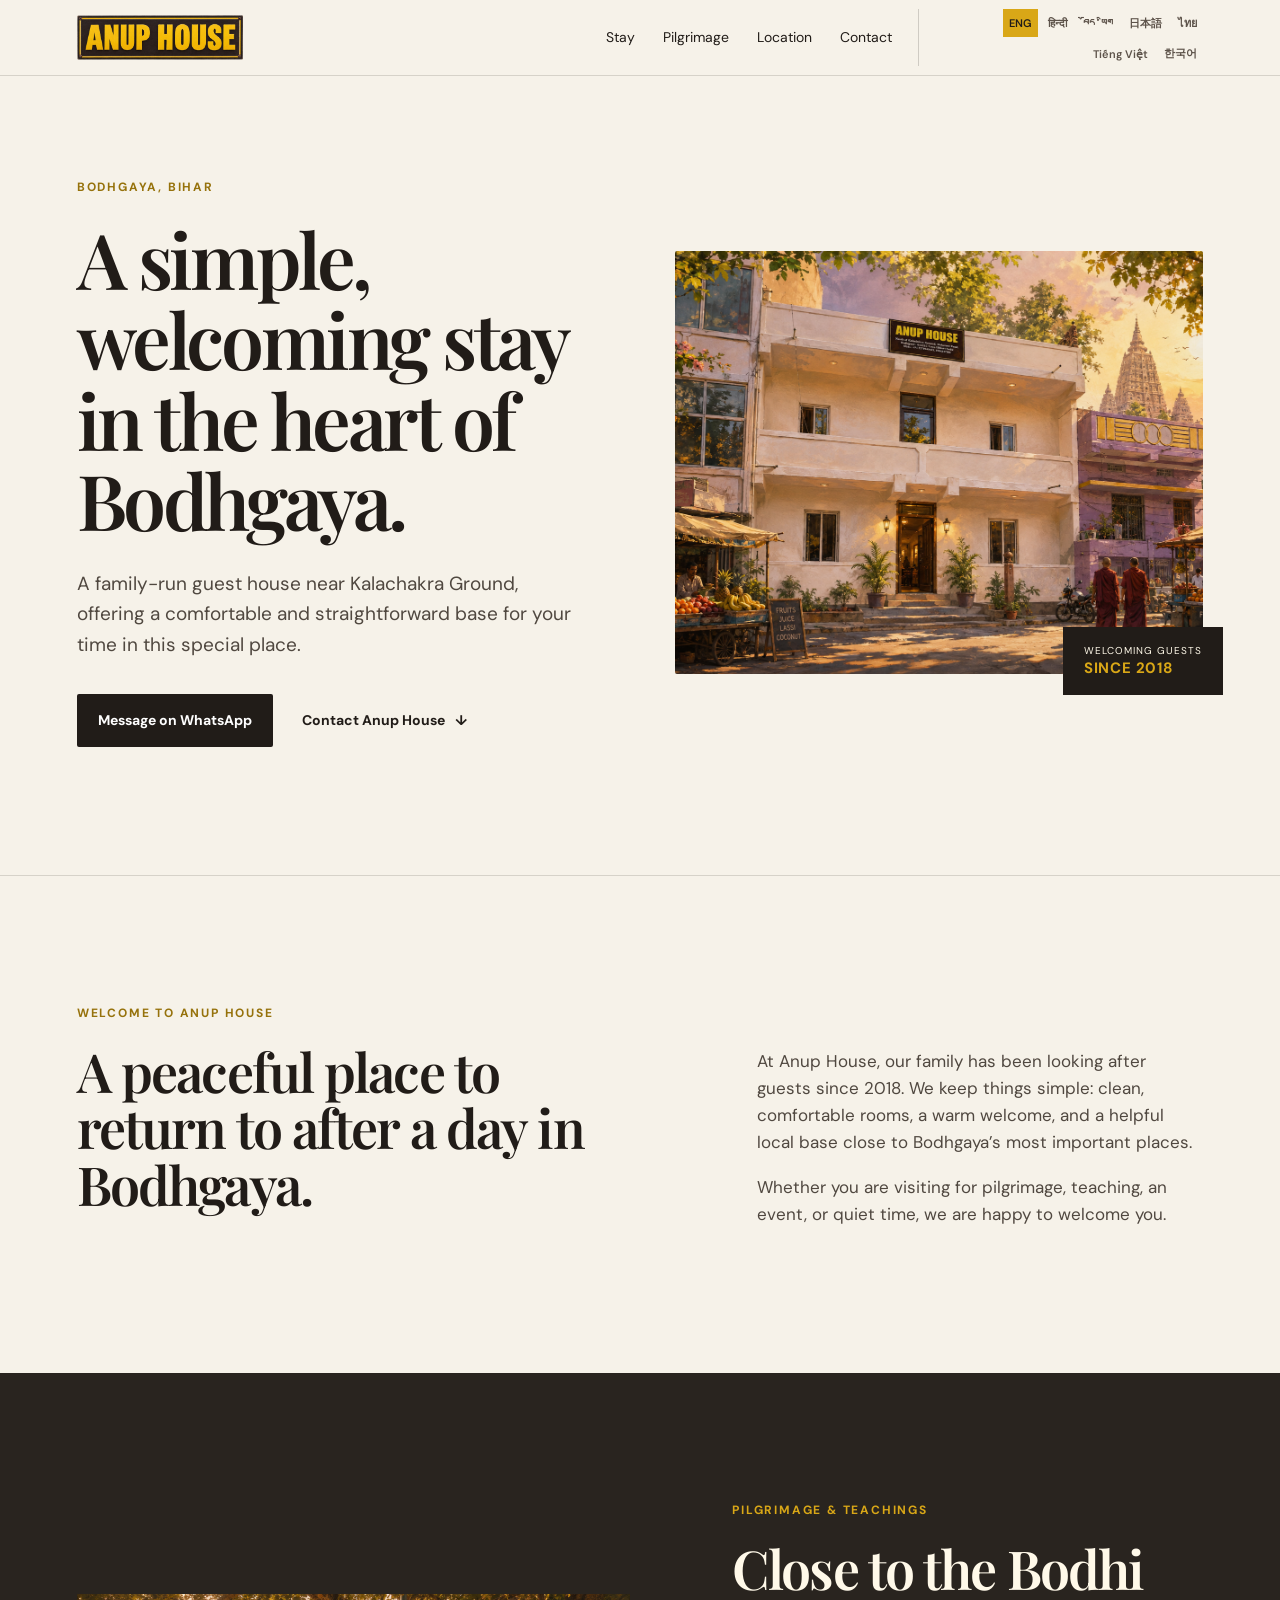
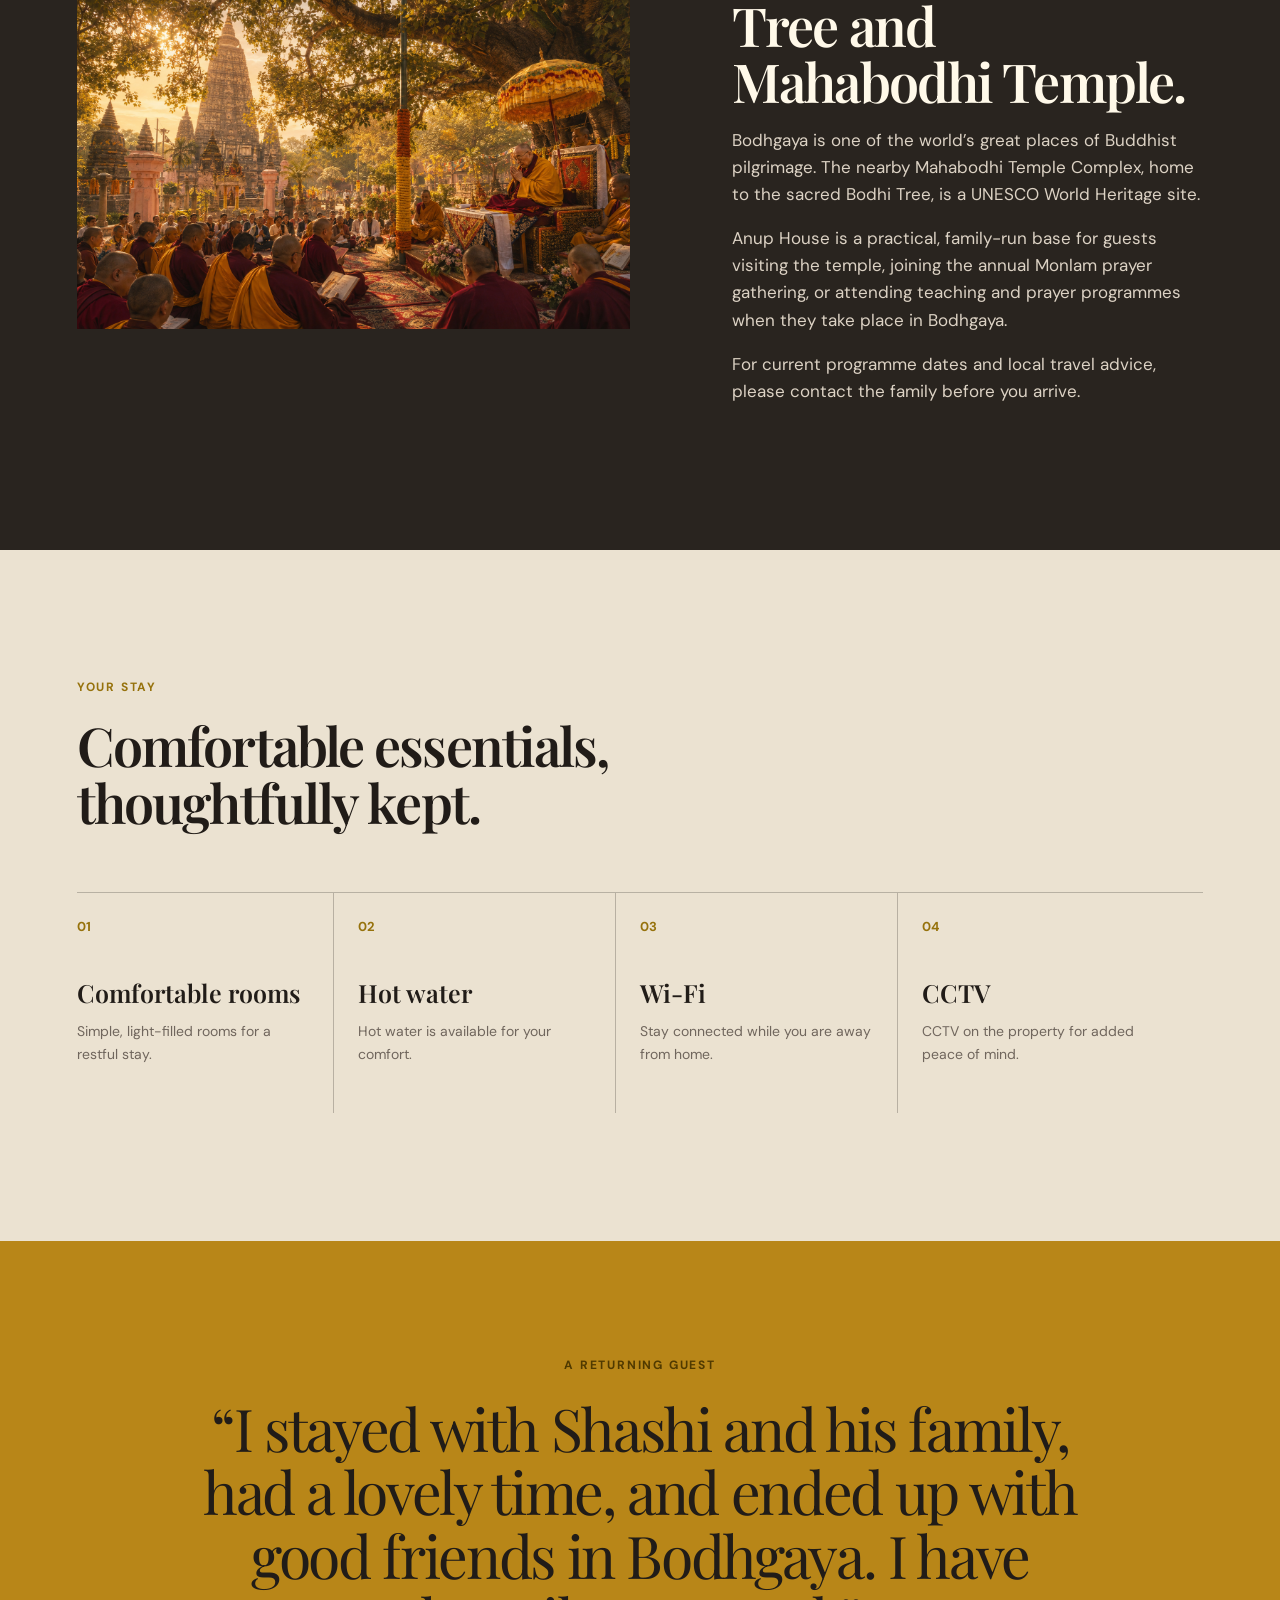
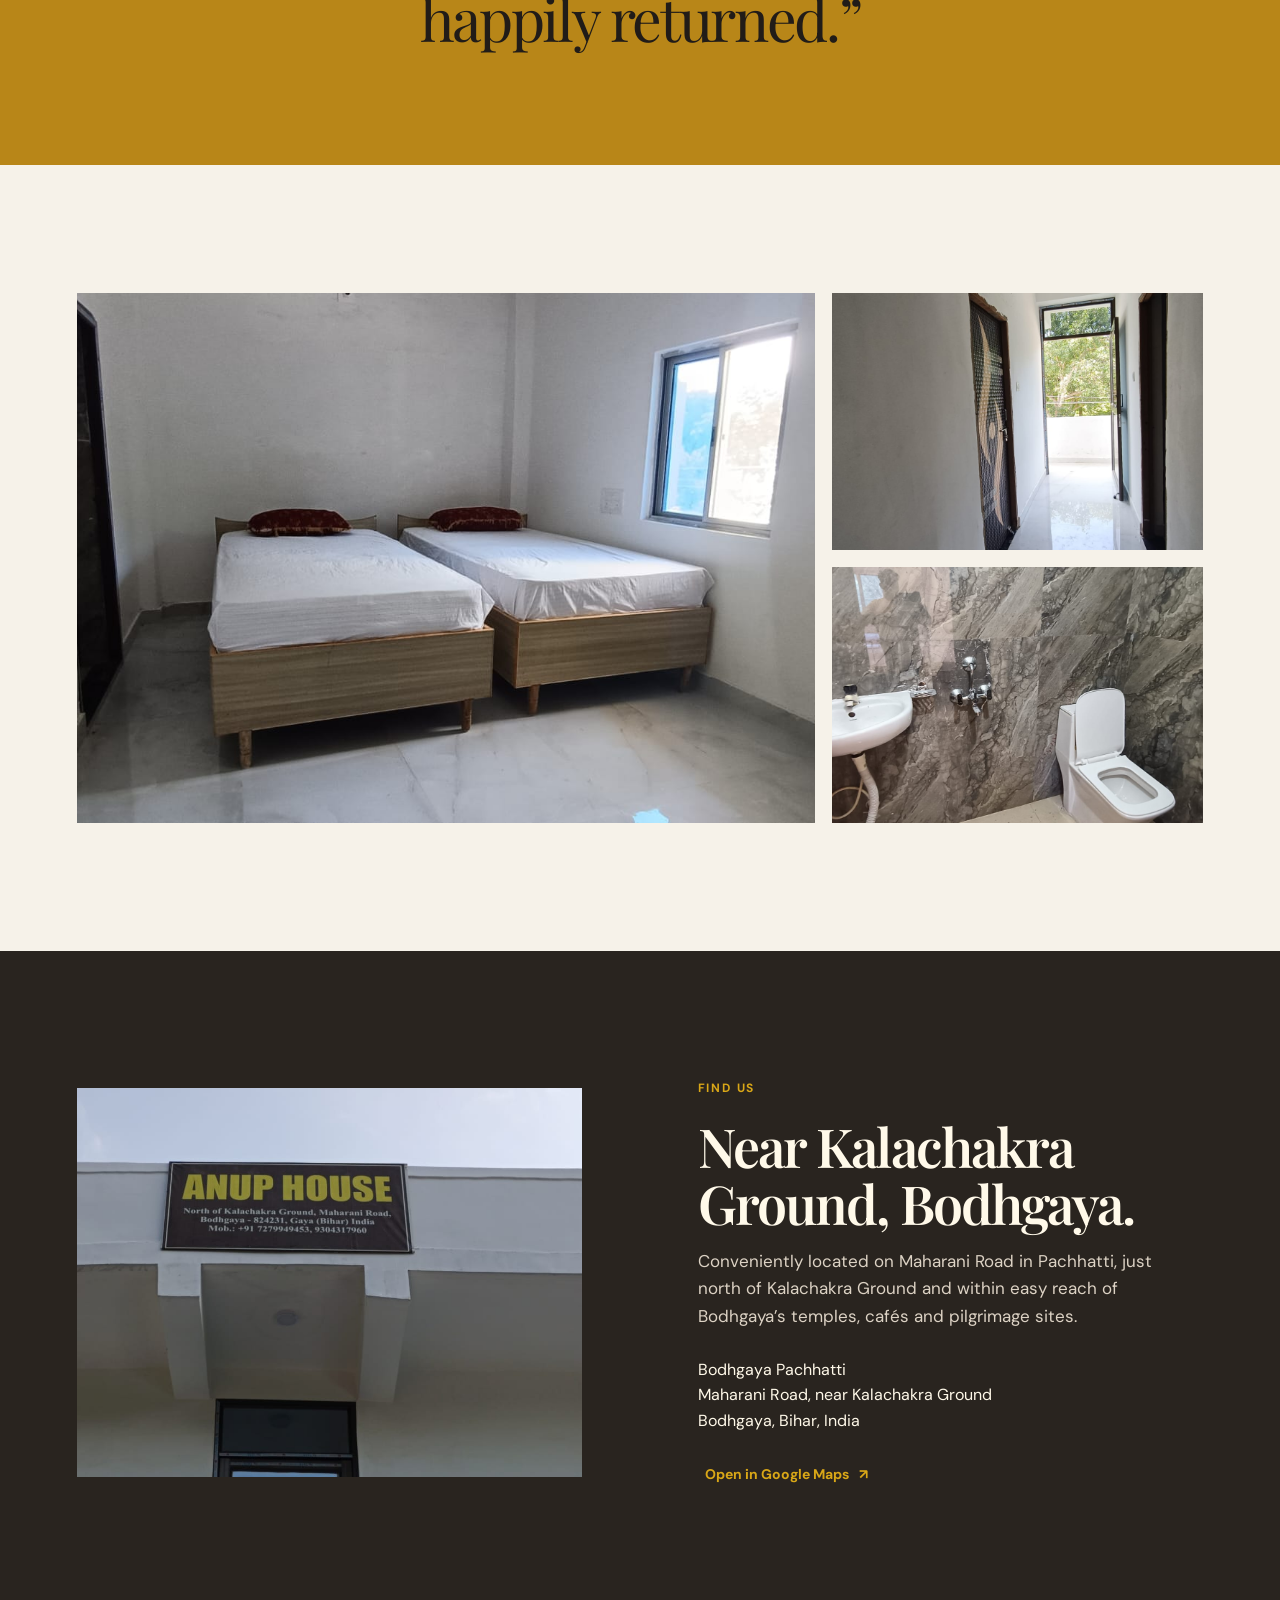
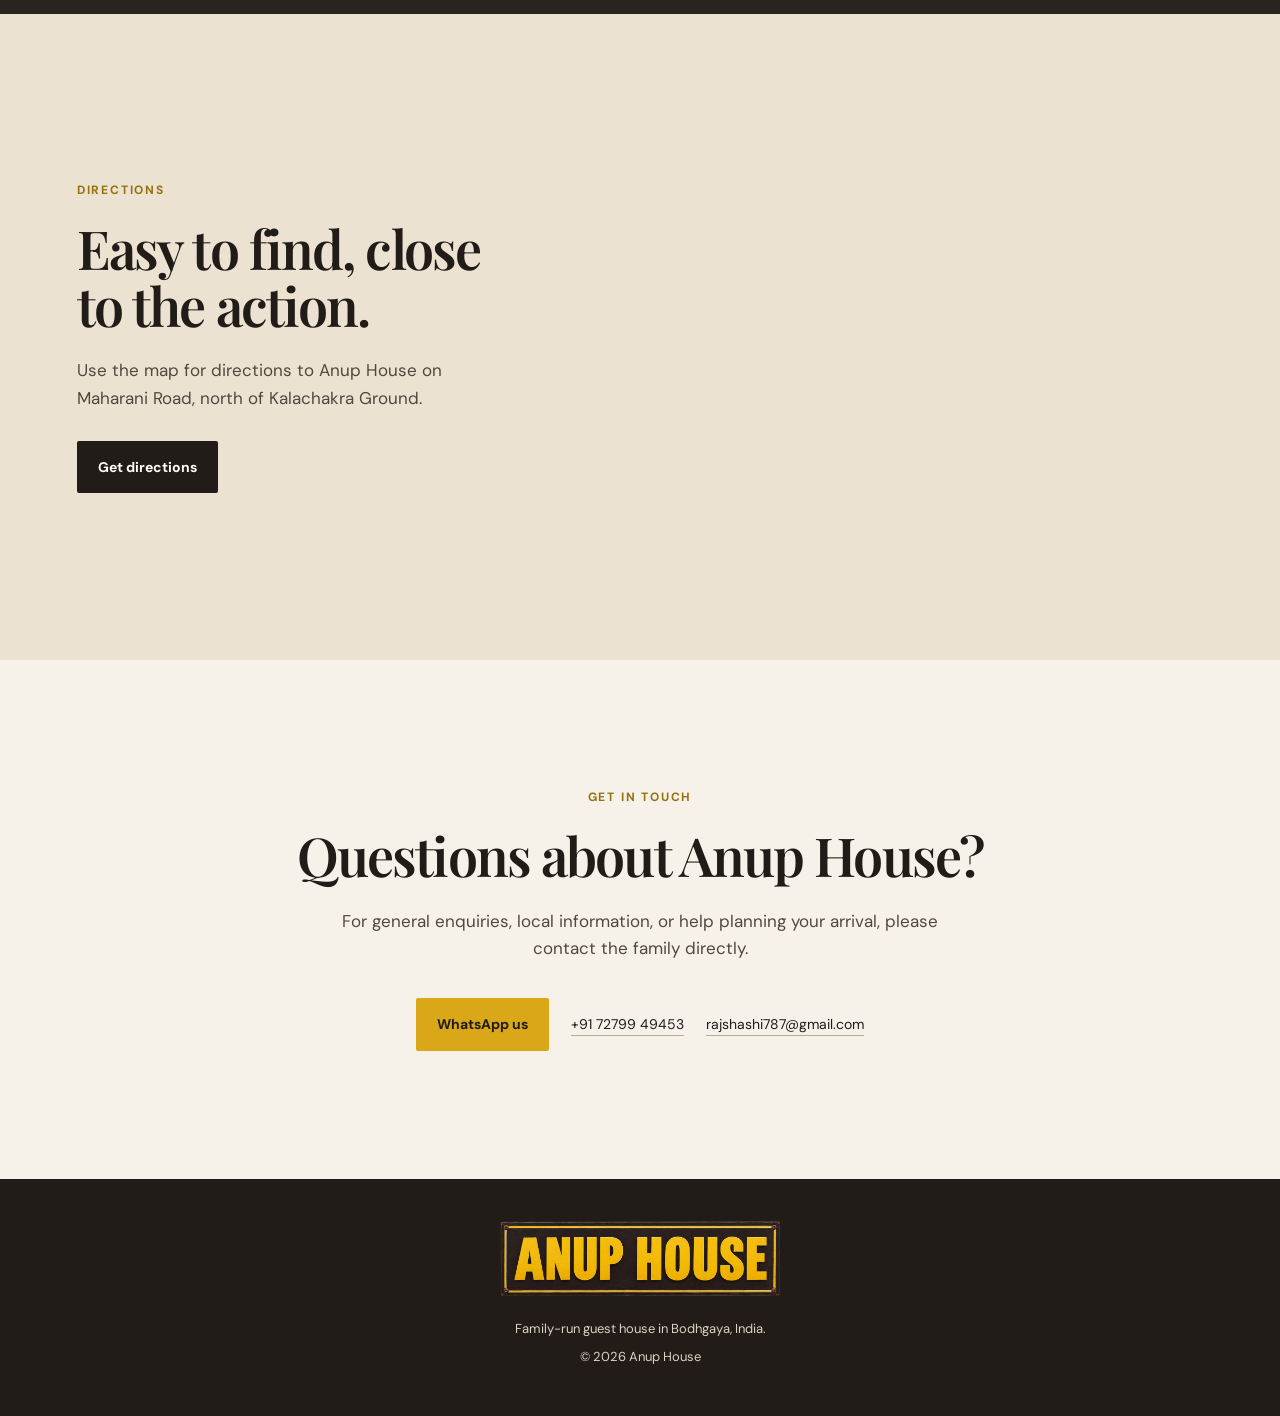
==== index.html @ e5617277 "Add Vietnamese and Korean language options" ====
<!doctype html>
<html lang="en">
  <head>
    <meta charset="UTF-8" />
    <meta name="viewport" content="width=device-width, initial-scale=1.0" />
    <meta name="description" content="Anup House is a welcoming family guest house near Kalachakra Ground in Bodhgaya, Bihar." />
    <title>Anup House | Bodhgaya</title>
    <link rel="canonical" href="https://anup-house.pages.dev/" />
    <link rel="icon" href="assets/images/anup-house-sign.png" type="image/png" />
    <meta property="og:type" content="website" />
    <meta property="og:url" content="https://anup-house.pages.dev/" />
    <meta property="og:title" content="Anup House | Family guest house in Bodhgaya" />
    <meta property="og:description" content="A welcoming family guest house near Kalachakra Ground, Bodhgaya." />
    <meta property="og:image" content="https://anup-house.pages.dev/assets/images/bodhgaya-street-scene.png" />
    <meta property="og:image:alt" content="Illustrated Bodhgaya street scene at Anup House" />
    <meta name="twitter:card" content="summary_large_image" />
    <link rel="preconnect" href="https://fonts.googleapis.com" />
    <link rel="preconnect" href="https://fonts.gstatic.com" crossorigin />
    <link href="https://fonts.googleapis.com/css2?family=DM+Sans:wght@400;500;600;700&family=Playfair+Display:ital,wght@0,500;0,600;0,700;1,500&display=swap" rel="stylesheet" />
    <link rel="stylesheet" href="styles.css" />
    <script type="application/ld+json">
      {
        "@context": "https://schema.org",
        "@type": "LodgingBusiness",
        "name": "Anup House",
        "description": "Family-run guest house near Kalachakra Ground in Bodhgaya, Bihar.",
        "url": "https://anup-house.pages.dev/",
        "image": "https://anup-house.pages.dev/assets/images/bodhgaya-street-scene.png",
        "logo": "https://anup-house.pages.dev/assets/images/anup-house-sign.png",
        "email": "rajshashi787@gmail.com",
        "telephone": "+917279949453",
        "address": {
          "@type": "PostalAddress",
          "streetAddress": "Maharani Road, Pachhatti, near Kalachakra Ground",
          "addressLocality": "Bodhgaya",
          "addressRegion": "Bihar",
          "addressCountry": "IN"
        },
        "geo": {
          "@type": "GeoCoordinates",
          "latitude": 24.7014747,
          "longitude": 84.9900972
        },
        "hasMap": "https://www.google.com/maps?q=24.7014747,84.9900972"
      }
    </script>
  </head>
  <body>
    <header class="site-header">
      <a class="brand" href="#top" aria-label="Anup House home"><img src="assets/images/anup-house-sign.png" alt="Anup House" /></a>
      <nav aria-label="Main navigation">
        <a href="#stay" data-i18n="navStay">Stay</a>
        <a href="#pilgrimage" data-i18n="navPilgrimage">Pilgrimage</a>
        <a href="#location" data-i18n="navLocation">Location</a>
        <a href="#contact" data-i18n="navContact">Contact</a>
      </nav>
      <div class="language-switch" aria-label="Choose language">
        <button type="button" data-language="en" aria-pressed="true">ENG</button>
        <button type="button" data-language="hi" aria-pressed="false">हिन्दी</button>
        <button type="button" data-language="bo" aria-pressed="false">བོད་ཡིག</button>
        <button type="button" data-language="ja" aria-pressed="false">日本語</button>
        <button type="button" data-language="th" aria-pressed="false">ไทย</button>
        <button type="button" data-language="vi" aria-pressed="false">Tiếng Việt</button>
        <button type="button" data-language="ko" aria-pressed="false">한국어</button>
      </div>
    </header>

    <main id="top">
      <section class="hero">
        <div class="hero-copy">
          <p class="eyebrow" data-i18n="heroEyebrow">Bodhgaya, Bihar</p>
          <h1 data-i18n="heroTitle">A simple, welcoming stay in the heart of Bodhgaya.</h1>
          <p class="intro" data-i18n="heroIntro">A family-run guest house near Kalachakra Ground, offering a comfortable and straightforward base for your time in this special place.</p>
          <div class="hero-actions">
            <a class="button button-dark" href="https://wa.me/917279949453" target="_blank" rel="noopener" data-i18n="whatsapp">Message on WhatsApp</a>
            <a class="text-link" href="#contact"><span data-i18n="contactAnup">Contact Anup House</span> <span aria-hidden="true">↓</span></a>
          </div>
        </div>
        <div class="hero-image-wrap">
          <img class="hero-image" src="assets/images/bodhgaya-street-scene.png" alt="Illustrated street scene of Anup House in Bodhgaya" />
          <div class="since"><span data-i18n="welcoming">Welcoming guests</span><br /><strong data-i18n="since">since 2018</strong></div>
        </div>
      </section>

      <section class="welcome section">
        <p class="eyebrow" data-i18n="welcomeEyebrow">Welcome to Anup House</p>
        <div class="welcome-grid">
          <h2 data-i18n="welcomeTitle">A peaceful place to return to after a day in Bodhgaya.</h2>
          <div>
            <p data-i18n="welcomeP1">At Anup House, our family has been looking after guests since 2018. We keep things simple: clean, comfortable rooms, a warm welcome, and a helpful local base close to Bodhgaya’s most important places.</p>
            <p data-i18n="welcomeP2">Whether you are visiting for pilgrimage, teaching, an event, or quiet time, we are happy to welcome you.</p>
          </div>
        </div>
      </section>

      <section id="pilgrimage" class="pilgrimage section">
        <div class="pilgrimage-image">
          <img src="assets/images/hhdl-bodhi-tree.png" alt="Illustration inspired by Buddhist teachings at the Bodhi Tree in Bodhgaya" />
        </div>
        <div class="pilgrimage-copy">
          <p class="eyebrow" data-i18n="pilgrimageEyebrow">Pilgrimage &amp; teachings</p>
          <h2 data-i18n="pilgrimageTitle">Close to the Bodhi Tree and Mahabodhi Temple.</h2>
          <p data-i18n="pilgrimageP1">Bodhgaya is one of the world’s great places of Buddhist pilgrimage. The nearby Mahabodhi Temple Complex, home to the sacred Bodhi Tree, is a UNESCO World Heritage site.</p>
          <p data-i18n="pilgrimageP2">Anup House is a practical, family-run base for guests visiting the temple, joining the annual Monlam prayer gathering, or attending teaching and prayer programmes when they take place in Bodhgaya.</p>
          <p data-i18n="pilgrimageP3">For current programme dates and local travel advice, please contact the family before you arrive.</p>
        </div>
      </section>

      <section id="stay" class="stay section section-tint">
        <div class="section-heading">
          <p class="eyebrow" data-i18n="stayEyebrow">Your stay</p>
          <h2 data-i18n="stayTitle">Comfortable essentials, thoughtfully kept.</h2>
        </div>
        <div class="feature-grid">
          <article><span>01</span><h3 data-i18n="roomsTitle">Comfortable rooms</h3><p data-i18n="roomsText">Simple, light-filled rooms for a restful stay.</p></article>
          <article><span>02</span><h3 data-i18n="waterTitle">Hot water</h3><p data-i18n="waterText">Hot water is available for your comfort.</p></article>
          <article><span>03</span><h3>Wi-Fi</h3><p data-i18n="wifiText">Stay connected while you are away from home.</p></article>
          <article><span>04</span><h3>CCTV</h3><p data-i18n="cctvText">CCTV on the property for added peace of mind.</p></article>
        </div>
      </section>

      <section class="guest-note section" aria-label="Guest note">
        <p class="eyebrow" data-i18n="guestEyebrow">A returning guest</p>
        <blockquote data-i18n="guestQuote">“I stayed with Shashi and his family, had a lovely time, and ended up with good friends in Bodhgaya. I have happily returned.”</blockquote>
      </section>

      <section class="gallery section" aria-label="Anup House gallery">
        <div class="gallery-main"><img src="assets/images/guesthouse-exterior.jpg" alt="A bright twin bedroom at Anup House" /></div>
        <div class="gallery-side"><img src="assets/images/guesthouse-room-2.jpg" alt="A bright hallway leading out to a balcony at Anup House" /><img src="assets/images/guesthouse-room-1.jpg" alt="Bathroom at Anup House" /></div>
      </section>

      <section id="location" class="location section">
        <div class="location-image"><img src="assets/images/guesthouse-detail.jpg" alt="Anup House sign on Maharani Road" /></div>
        <div class="location-copy">
          <p class="eyebrow" data-i18n="locationEyebrow">Find us</p>
          <h2 data-i18n="locationTitle">Near Kalachakra Ground, Bodhgaya.</h2>
          <p data-i18n="locationText">Conveniently located on Maharani Road in Pachhatti, just north of Kalachakra Ground and within easy reach of Bodhgaya’s temples, cafés and pilgrimage sites.</p>
          <address>Bodhgaya Pachhatti<br />Maharani Road, near Kalachakra Ground<br />Bodhgaya, Bihar, India</address>
          <a class="text-link" href="https://www.google.com/maps/search/?api=1&query=Anup+House%2C+Maharani+Road%2C+Bodhgaya" target="_blank" rel="noopener"><span data-i18n="googleMaps">Open in Google Maps</span> <span aria-hidden="true">↗</span></a>
        </div>
      </section>

      <section class="map-section section section-tint">
        <div class="map-copy">
          <p class="eyebrow" data-i18n="directionsEyebrow">Directions</p>
          <h2 data-i18n="directionsTitle">Easy to find, close to the action.</h2>
          <p data-i18n="directionsText">Use the map for directions to Anup House on Maharani Road, north of Kalachakra Ground.</p>
          <a class="button button-dark" href="https://www.google.com/maps?q=24.7014747,84.9900972" target="_blank" rel="noopener" data-i18n="directionsButton">Get directions</a>
        </div>
        <iframe class="map-frame" title="Map showing Anup House in Bodhgaya" src="https://www.google.com/maps?q=24.7014747,84.9900972&amp;z=16&amp;output=embed" loading="lazy" referrerpolicy="no-referrer-when-downgrade"></iframe>
      </section>

      <section id="contact" class="contact section">
        <p class="eyebrow" data-i18n="contactEyebrow">Get in touch</p>
        <h2 data-i18n="contactTitle">Questions about Anup House?</h2>
        <p data-i18n="contactText">For general enquiries, local information, or help planning your arrival, please contact the family directly.</p>
        <div class="contact-actions">
          <a class="button button-gold" href="https://wa.me/917279949453" target="_blank" rel="noopener" data-i18n="whatsappUs">WhatsApp us</a>
          <a class="contact-detail" href="tel:+917279949453">+91 72799 49453</a>
          <a class="contact-detail" href="mailto:rajshashi787@gmail.com">rajshashi787@gmail.com</a>
        </div>
      </section>
    </main>

    <footer>
      <img src="assets/images/anup-house-sign.png" alt="Anup House" />
      <p data-i18n="footer">Family-run guest house in Bodhgaya, India.</p>
      <p>© <span id="year"></span> Anup House</p>
    </footer>
    <script src="translations.js"></script>
  </body>
</html>
---- styles.css ----
:root { --ink:#211c18; --paper:#f6f2e9; --cream:#ebe2d1; --gold:#d9a717; --muted:#70665d; --serif:"Playfair Display", Georgia, serif; --sans:"DM Sans", Arial, sans-serif; }
* { box-sizing:border-box; }
html { scroll-behavior:smooth; }
body { margin:0; color:var(--ink); background:var(--paper); font-family:var(--sans); font-size:16px; line-height:1.6; }
img { display:block; max-width:100%; }
.site-header { min-height:76px; display:flex; align-items:center; justify-content:space-between; gap:26px; padding:0 6vw; border-bottom:1px solid rgba(33,28,24,.15); }
.brand { display:block; width:166px; text-decoration:none; }.brand img { width:100%; height:auto; }
nav { display:flex; gap:28px; margin-left:auto; } nav a { color:var(--ink); font-size:14px; text-decoration:none; } nav a:hover,.text-link:hover { color:#956d00; }.language-switch { display:flex; flex-wrap:wrap; justify-content:flex-end; gap:4px; max-width:285px; padding-left:18px; border-left:1px solid rgba(33,28,24,.18); }.language-switch button { padding:5px 6px; color:#5d534a; border:0; background:transparent; font:600 11px var(--sans); cursor:pointer; }.language-switch button.is-active { color:var(--ink); background:var(--gold); }.language-switch button:hover { color:var(--ink); }
.section,.hero { padding:clamp(72px,10vw,150px) 6vw; }
.hero { display:grid; grid-template-columns:minmax(0,1fr) minmax(360px,1.04fr); gap:clamp(40px,7vw,110px); align-items:center; padding-top:clamp(54px,8vw,112px); }
.eyebrow { margin:0 0 20px; text-transform:uppercase; letter-spacing:.15em; font-size:12px; font-weight:700; color:#96720c; }
h1,h2,h3 { margin:0; font-family:var(--serif); line-height:1.05; font-weight:600; }
h1 { font-size:clamp(48px,6vw,88px); letter-spacing:-.045em; max-width:760px; } h2 { font-size:clamp(35px,4.2vw,62px); letter-spacing:-.035em; } h3 { font-size:25px; }
.intro { max-width:570px; margin:29px 0 34px; font-size:19px; color:#504840; }
.hero-image-wrap { position:relative; } .hero-image { width:100%; aspect-ratio:1.25; object-fit:cover; object-position:center; border-radius:2px; }
.since { position:absolute; right:-20px; bottom:-21px; padding:17px 21px; color:#fff9e9; background:var(--ink); text-transform:uppercase; letter-spacing:.1em; line-height:1.35; font-size:10px; } .since strong { display:block; color:var(--gold); font-size:15px; letter-spacing:.04em; }
.hero-actions,.contact-actions { display:flex; flex-wrap:wrap; align-items:center; gap:22px; }.button { display:inline-flex; justify-content:center; padding:15px 21px; font-weight:700; font-size:14px; text-decoration:none; border-radius:2px; }.button-dark { color:#fff; background:var(--ink); }.button-gold { color:var(--ink); background:var(--gold); }.button:hover { transform:translateY(-1px); }.text-link { color:var(--ink); font-weight:700; text-decoration:none; font-size:14px; }.text-link span { margin-left:7px; }
.welcome { border-top:1px solid rgba(33,28,24,.15); }.welcome-grid { display:grid; grid-template-columns:1.05fr .85fr; gap:10vw; align-items:start; }.welcome-grid p:first-child { margin-top:5px; }.welcome-grid p { color:#504840; font-size:17px; }
.pilgrimage { display:grid; grid-template-columns:1.08fr .92fr; gap:clamp(48px,8vw,120px); align-items:center; background:#29241f; color:#fff9e9; }.pilgrimage-image { margin:0; }.pilgrimage-image img { width:100%; aspect-ratio:1.65; object-fit:cover; }.pilgrimage .eyebrow { color:var(--gold); }.pilgrimage-copy p:not(.eyebrow) { color:#dcd2c4; font-size:17px; }
.section-tint { background:var(--cream); }.section-heading { max-width:690px; }.feature-grid { display:grid; grid-template-columns:repeat(4,1fr); margin-top:62px; border-top:1px solid rgba(33,28,24,.25); }.feature-grid article { min-height:220px; padding:24px 25px 15px 0; border-right:1px solid rgba(33,28,24,.25); margin-right:24px; }.feature-grid article:last-child { border:0; }.feature-grid span { display:block; margin-bottom:42px; color:#96720c; font-size:13px; font-weight:700; }.feature-grid p { color:var(--muted); font-size:14px; }
.guest-note { padding-top:clamp(70px,9vw,120px); padding-bottom:clamp(70px,9vw,120px); text-align:center; background:#b88618; color:#211c18; }.guest-note .eyebrow { color:#503a00; }.guest-note blockquote { max-width:930px; margin:0 auto; font-family:var(--serif); font-size:clamp(32px,4.6vw,66px); line-height:1.08; letter-spacing:-.04em; }
.gallery { display:grid; grid-template-columns:1.33fr .67fr; gap:17px; }.gallery img { width:100%; height:100%; object-fit:cover; }.gallery-main { min-height:530px; }.gallery-side { display:grid; grid-template-rows:1fr 1fr; gap:17px; }
.location { display:grid; grid-template-columns:1fr 1fr; gap:clamp(50px,9vw,150px); align-items:center; background:#29241f; color:#fff9e9; }.location-image img { width:100%; aspect-ratio:1.3; object-fit:cover; }.location .eyebrow { color:var(--gold); }.location-copy p:not(.eyebrow) { max-width:500px; color:#dcd2c4; font-size:17px; }.location address { margin:27px 0; color:#fff9e9; font-style:normal; }.location .text-link { color:var(--gold); }
.map-section { display:grid; grid-template-columns:.78fr 1.22fr; align-items:center; gap:clamp(38px,7vw,100px); }.map-copy p:not(.eyebrow) { max-width:430px; margin:24px 0 29px; color:#504840; font-size:17px; }.map-frame { width:100%; min-height:390px; border:0; filter:saturate(.8) contrast(.95); }
.contact { text-align:center; max-width:920px; margin:auto; }.contact > p:not(.eyebrow) { max-width:600px; margin:24px auto 36px; color:#504840; font-size:17px; }.contact-actions { justify-content:center; }.contact-detail { color:var(--ink); font-size:14px; text-decoration:none; border-bottom:1px solid #b8aa99; }
footer { padding:42px 6vw; background:var(--ink); color:#dcd2c4; text-align:center; font-size:13px; } footer img { width:min(280px,75vw); margin:0 auto 22px; } footer p { margin:7px 0; }
@media (max-width:760px) { .site-header { min-height:0; flex-wrap:wrap; gap:10px; padding:11px 22px; }.brand { width:136px; } nav { order:3; width:100%; justify-content:space-between; gap:8px; margin:3px 0 0; padding-top:9px; border-top:1px solid rgba(33,28,24,.12); } nav a { font-size:11px; }.language-switch { gap:2px; max-width:215px; margin-left:auto; padding-left:7px; }.language-switch button { padding:5px 4px; font-size:10px; }.section,.hero { padding:72px 22px; }.hero,.welcome-grid,.pilgrimage,.location,.map-section { grid-template-columns:1fr; }.hero { gap:43px; padding-top:55px; }.hero-image { aspect-ratio:1.18; }.since { right:0; bottom:-14px; }.welcome-grid { gap:28px; }.pilgrimage { gap:35px; }.feature-grid { grid-template-columns:1fr 1fr; margin-top:40px; }.feature-grid article { min-height:176px; padding:19px 14px 12px 0; margin-right:15px; }.feature-grid article:nth-child(2) { border-right:0; }.feature-grid article:nth-child(-n+2) { border-bottom:1px solid rgba(33,28,24,.25); }.feature-grid span { margin-bottom:23px; }.gallery { grid-template-columns:1fr; gap:12px; }.gallery-main { min-height:330px; }.gallery-side { grid-template-columns:1fr 1fr; grid-template-rows:190px; gap:12px; }.location { gap:42px; }.map-section { gap:35px; }.map-frame { min-height:320px; }.contact-actions { flex-direction:column; gap:14px; } }
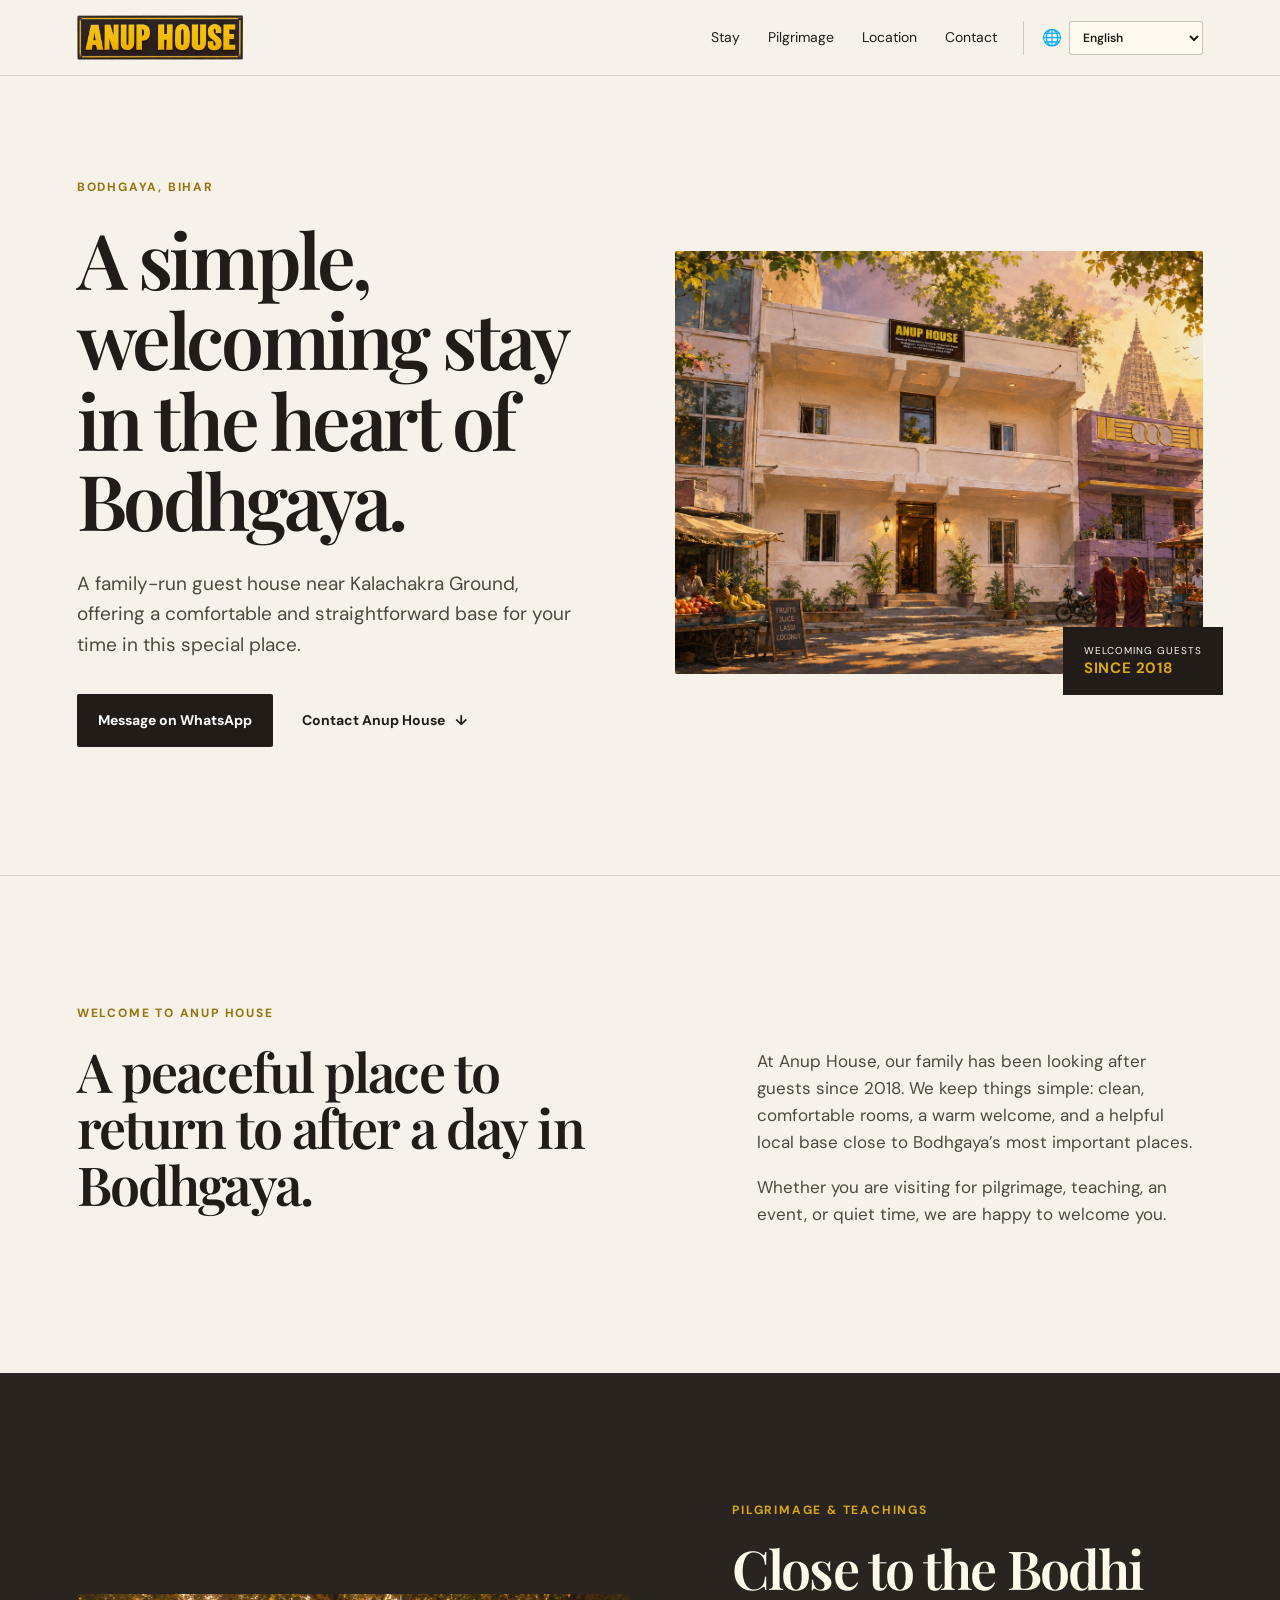
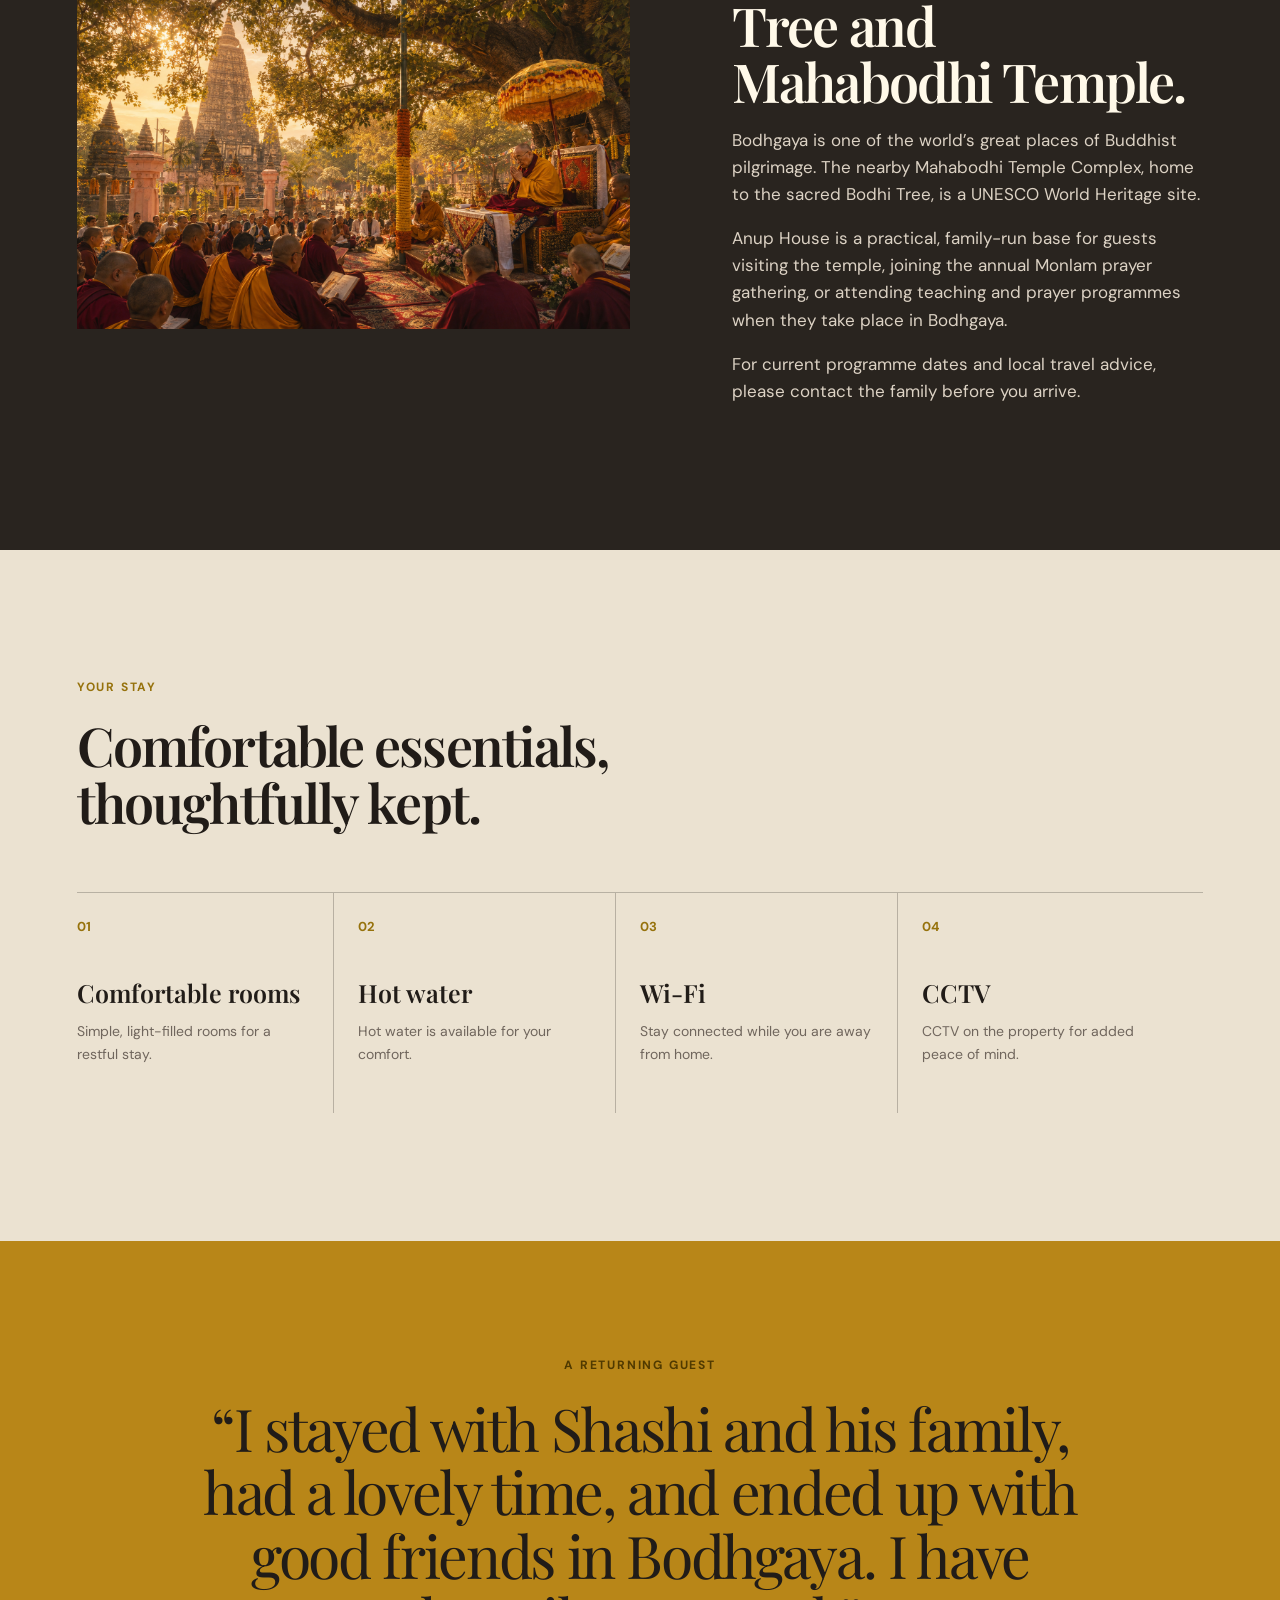
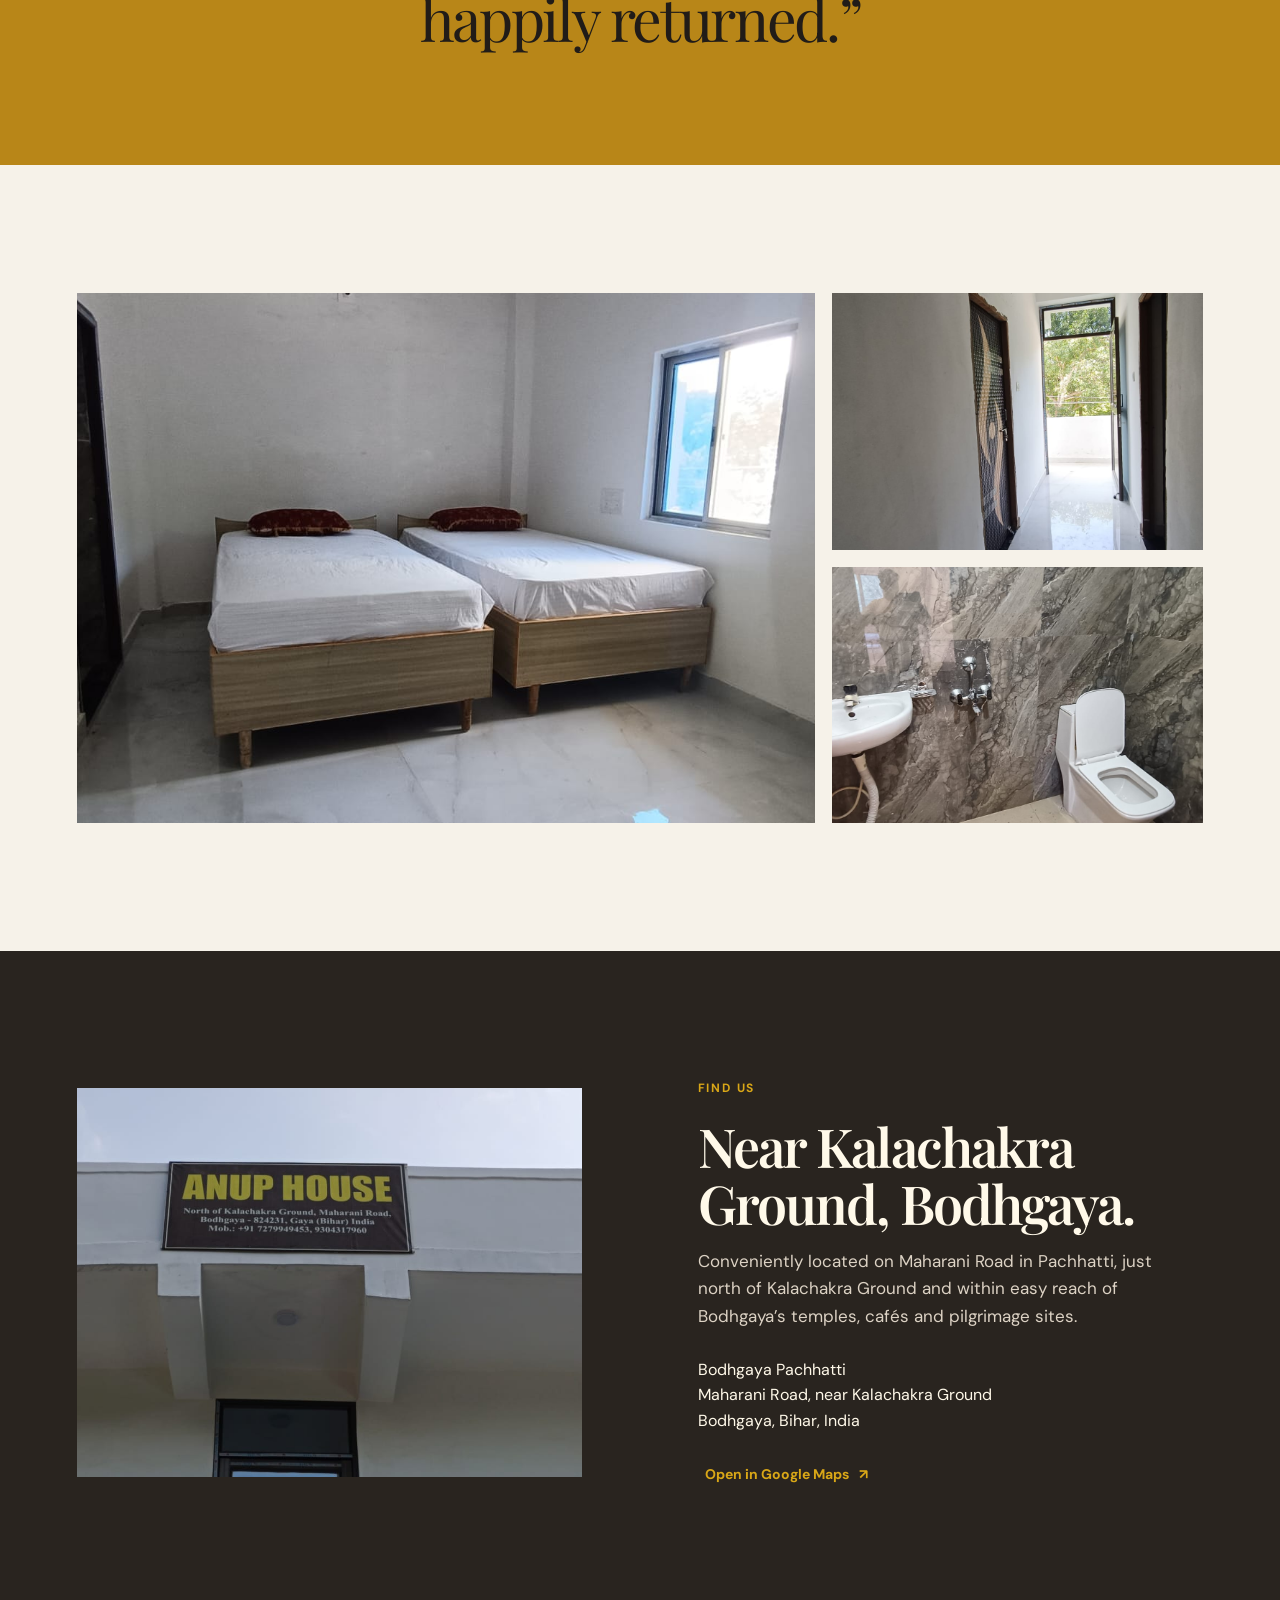
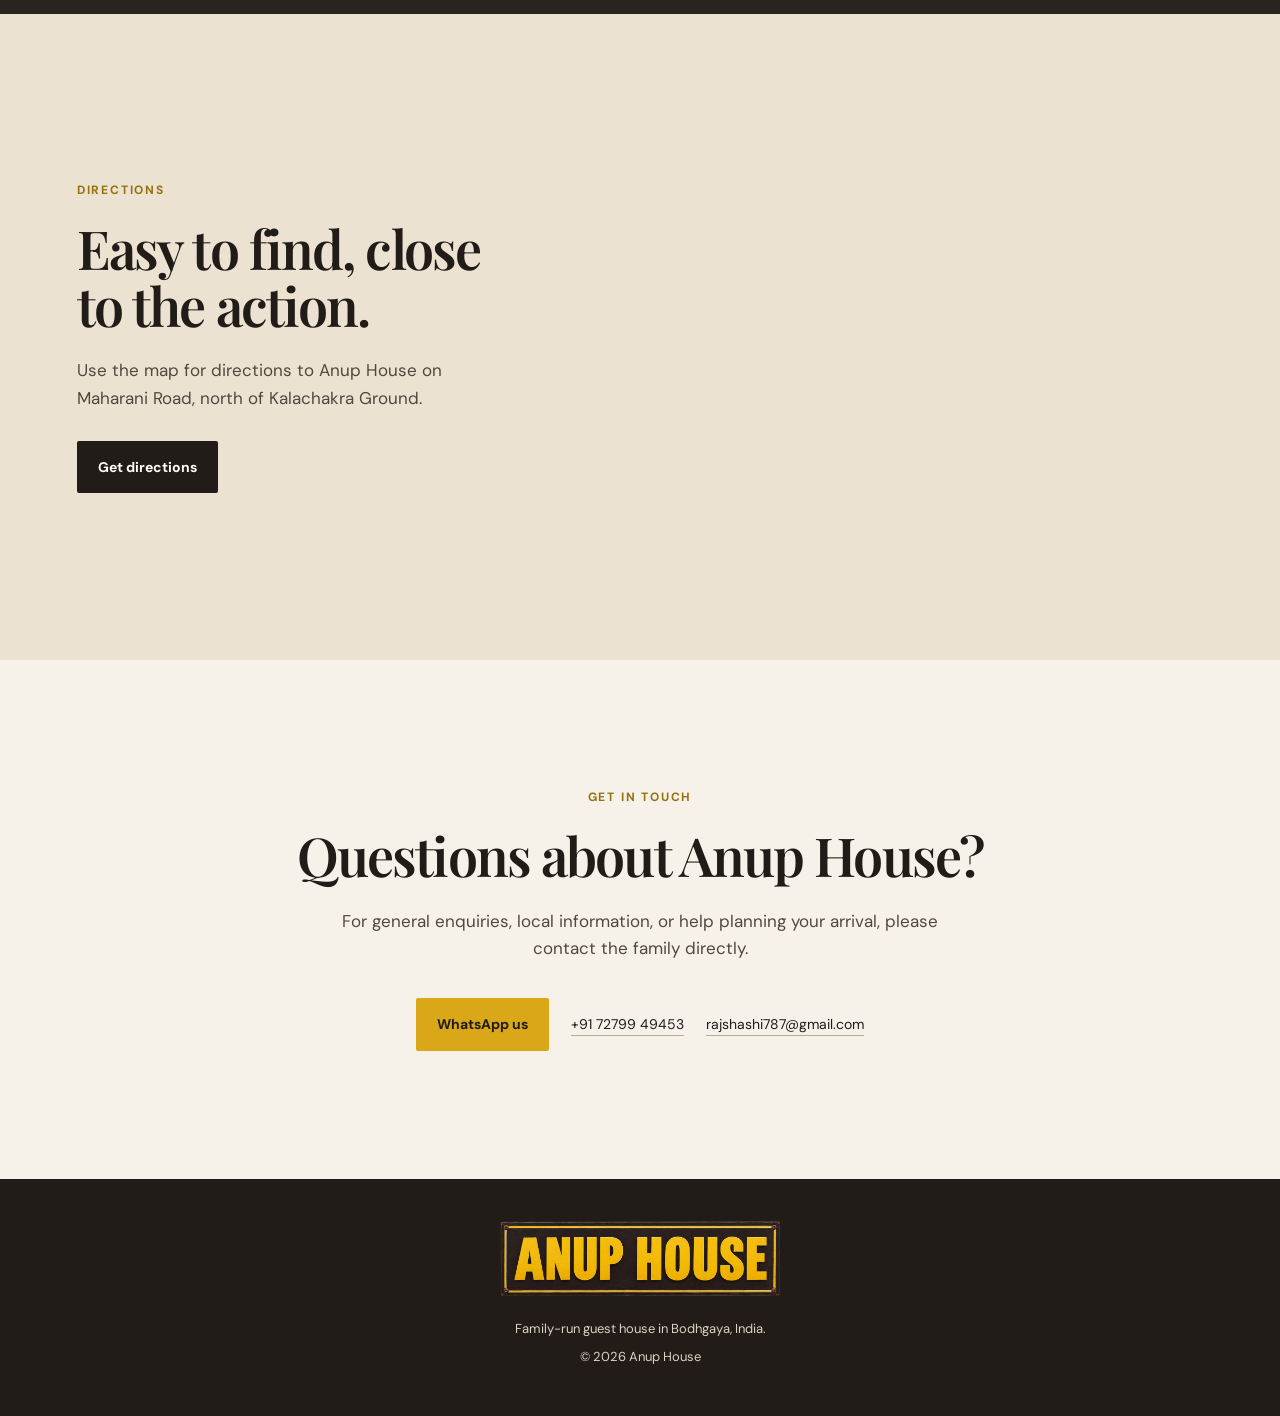
==== commit abe12f55: "Refine translations and compact language menu" ====
--- a/index.html
+++ b/index.html
@@ -54,14 +54,17 @@
         <a href="#location" data-i18n="navLocation">Location</a>
         <a href="#contact" data-i18n="navContact">Contact</a>
       </nav>
-      <div class="language-switch" aria-label="Choose language">
-        <button type="button" data-language="en" aria-pressed="true">ENG</button>
-        <button type="button" data-language="hi" aria-pressed="false">हिन्दी</button>
-        <button type="button" data-language="bo" aria-pressed="false">བོད་ཡིག</button>
-        <button type="button" data-language="ja" aria-pressed="false">日本語</button>
-        <button type="button" data-language="th" aria-pressed="false">ไทย</button>
-        <button type="button" data-language="vi" aria-pressed="false">Tiếng Việt</button>
-        <button type="button" data-language="ko" aria-pressed="false">한국어</button>
+      <div class="language-switch">
+        <span class="language-icon" aria-hidden="true">🌐</span>
+        <select id="language-select" aria-label="Choose language">
+          <option value="en">English</option>
+          <option value="hi">🇮🇳 हिन्दी</option>
+          <option value="bo">☸ བོད་ཡིག</option>
+          <option value="ja">🇯🇵 日本語</option>
+          <option value="th">🇹🇭 ไทย</option>
+          <option value="vi">🇻🇳 Tiếng Việt</option>
+          <option value="ko">🇰🇷 한국어</option>
+        </select>
       </div>
     </header>
 
--- a/styles.css
+++ b/styles.css
@@ -5,7 +5,7 @@
 img { display:block; max-width:100%; }
 .site-header { min-height:76px; display:flex; align-items:center; justify-content:space-between; gap:26px; padding:0 6vw; border-bottom:1px solid rgba(33,28,24,.15); }
 .brand { display:block; width:166px; text-decoration:none; }.brand img { width:100%; height:auto; }
-nav { display:flex; gap:28px; margin-left:auto; } nav a { color:var(--ink); font-size:14px; text-decoration:none; } nav a:hover,.text-link:hover { color:#956d00; }.language-switch { display:flex; flex-wrap:wrap; justify-content:flex-end; gap:4px; max-width:285px; padding-left:18px; border-left:1px solid rgba(33,28,24,.18); }.language-switch button { padding:5px 6px; color:#5d534a; border:0; background:transparent; font:600 11px var(--sans); cursor:pointer; }.language-switch button.is-active { color:var(--ink); background:var(--gold); }.language-switch button:hover { color:var(--ink); }
+nav { display:flex; gap:28px; margin-left:auto; } nav a { color:var(--ink); font-size:14px; text-decoration:none; } nav a:hover,.text-link:hover { color:#956d00; }.language-switch { display:flex; align-items:center; gap:7px; padding-left:18px; border-left:1px solid rgba(33,28,24,.18); }.language-icon { font-size:16px; line-height:1; }.language-switch select { max-width:148px; padding:7px 28px 7px 9px; color:var(--ink); border:1px solid rgba(33,28,24,.25); border-radius:2px; background:#fffaf0; font:600 12px var(--sans); cursor:pointer; }.language-switch select:focus-visible { outline:2px solid #956d00; outline-offset:2px; }
 .section,.hero { padding:clamp(72px,10vw,150px) 6vw; }
 .hero { display:grid; grid-template-columns:minmax(0,1fr) minmax(360px,1.04fr); gap:clamp(40px,7vw,110px); align-items:center; padding-top:clamp(54px,8vw,112px); }
 .eyebrow { margin:0 0 20px; text-transform:uppercase; letter-spacing:.15em; font-size:12px; font-weight:700; color:#96720c; }
@@ -24,4 +24,4 @@
 .map-section { display:grid; grid-template-columns:.78fr 1.22fr; align-items:center; gap:clamp(38px,7vw,100px); }.map-copy p:not(.eyebrow) { max-width:430px; margin:24px 0 29px; color:#504840; font-size:17px; }.map-frame { width:100%; min-height:390px; border:0; filter:saturate(.8) contrast(.95); }
 .contact { text-align:center; max-width:920px; margin:auto; }.contact > p:not(.eyebrow) { max-width:600px; margin:24px auto 36px; color:#504840; font-size:17px; }.contact-actions { justify-content:center; }.contact-detail { color:var(--ink); font-size:14px; text-decoration:none; border-bottom:1px solid #b8aa99; }
 footer { padding:42px 6vw; background:var(--ink); color:#dcd2c4; text-align:center; font-size:13px; } footer img { width:min(280px,75vw); margin:0 auto 22px; } footer p { margin:7px 0; }
-@media (max-width:760px) { .site-header { min-height:0; flex-wrap:wrap; gap:10px; padding:11px 22px; }.brand { width:136px; } nav { order:3; width:100%; justify-content:space-between; gap:8px; margin:3px 0 0; padding-top:9px; border-top:1px solid rgba(33,28,24,.12); } nav a { font-size:11px; }.language-switch { gap:2px; max-width:215px; margin-left:auto; padding-left:7px; }.language-switch button { padding:5px 4px; font-size:10px; }.section,.hero { padding:72px 22px; }.hero,.welcome-grid,.pilgrimage,.location,.map-section { grid-template-columns:1fr; }.hero { gap:43px; padding-top:55px; }.hero-image { aspect-ratio:1.18; }.since { right:0; bottom:-14px; }.welcome-grid { gap:28px; }.pilgrimage { gap:35px; }.feature-grid { grid-template-columns:1fr 1fr; margin-top:40px; }.feature-grid article { min-height:176px; padding:19px 14px 12px 0; margin-right:15px; }.feature-grid article:nth-child(2) { border-right:0; }.feature-grid article:nth-child(-n+2) { border-bottom:1px solid rgba(33,28,24,.25); }.feature-grid span { margin-bottom:23px; }.gallery { grid-template-columns:1fr; gap:12px; }.gallery-main { min-height:330px; }.gallery-side { grid-template-columns:1fr 1fr; grid-template-rows:190px; gap:12px; }.location { gap:42px; }.map-section { gap:35px; }.map-frame { min-height:320px; }.contact-actions { flex-direction:column; gap:14px; } }
+@media (max-width:760px) { .site-header { min-height:0; flex-wrap:wrap; gap:10px; padding:11px 22px; }.brand { width:136px; } nav { order:3; width:100%; justify-content:space-between; gap:8px; margin:3px 0 0; padding-top:9px; border-top:1px solid rgba(33,28,24,.12); } nav a { font-size:11px; }.language-switch { margin-left:auto; padding-left:7px; }.language-icon { display:none; }.language-switch select { max-width:138px; font-size:11px; }.section,.hero { padding:72px 22px; }.hero,.welcome-grid,.pilgrimage,.location,.map-section { grid-template-columns:1fr; }.hero { gap:43px; padding-top:55px; }.hero-image { aspect-ratio:1.18; }.since { right:0; bottom:-14px; }.welcome-grid { gap:28px; }.pilgrimage { gap:35px; }.feature-grid { grid-template-columns:1fr 1fr; margin-top:40px; }.feature-grid article { min-height:176px; padding:19px 14px 12px 0; margin-right:15px; }.feature-grid article:nth-child(2) { border-right:0; }.feature-grid article:nth-child(-n+2) { border-bottom:1px solid rgba(33,28,24,.25); }.feature-grid span { margin-bottom:23px; }.gallery { grid-template-columns:1fr; gap:12px; }.gallery-main { min-height:330px; }.gallery-side { grid-template-columns:1fr 1fr; grid-template-rows:190px; gap:12px; }.location { gap:42px; }.map-section { gap:35px; }.map-frame { min-height:320px; }.contact-actions { flex-direction:column; gap:14px; } }
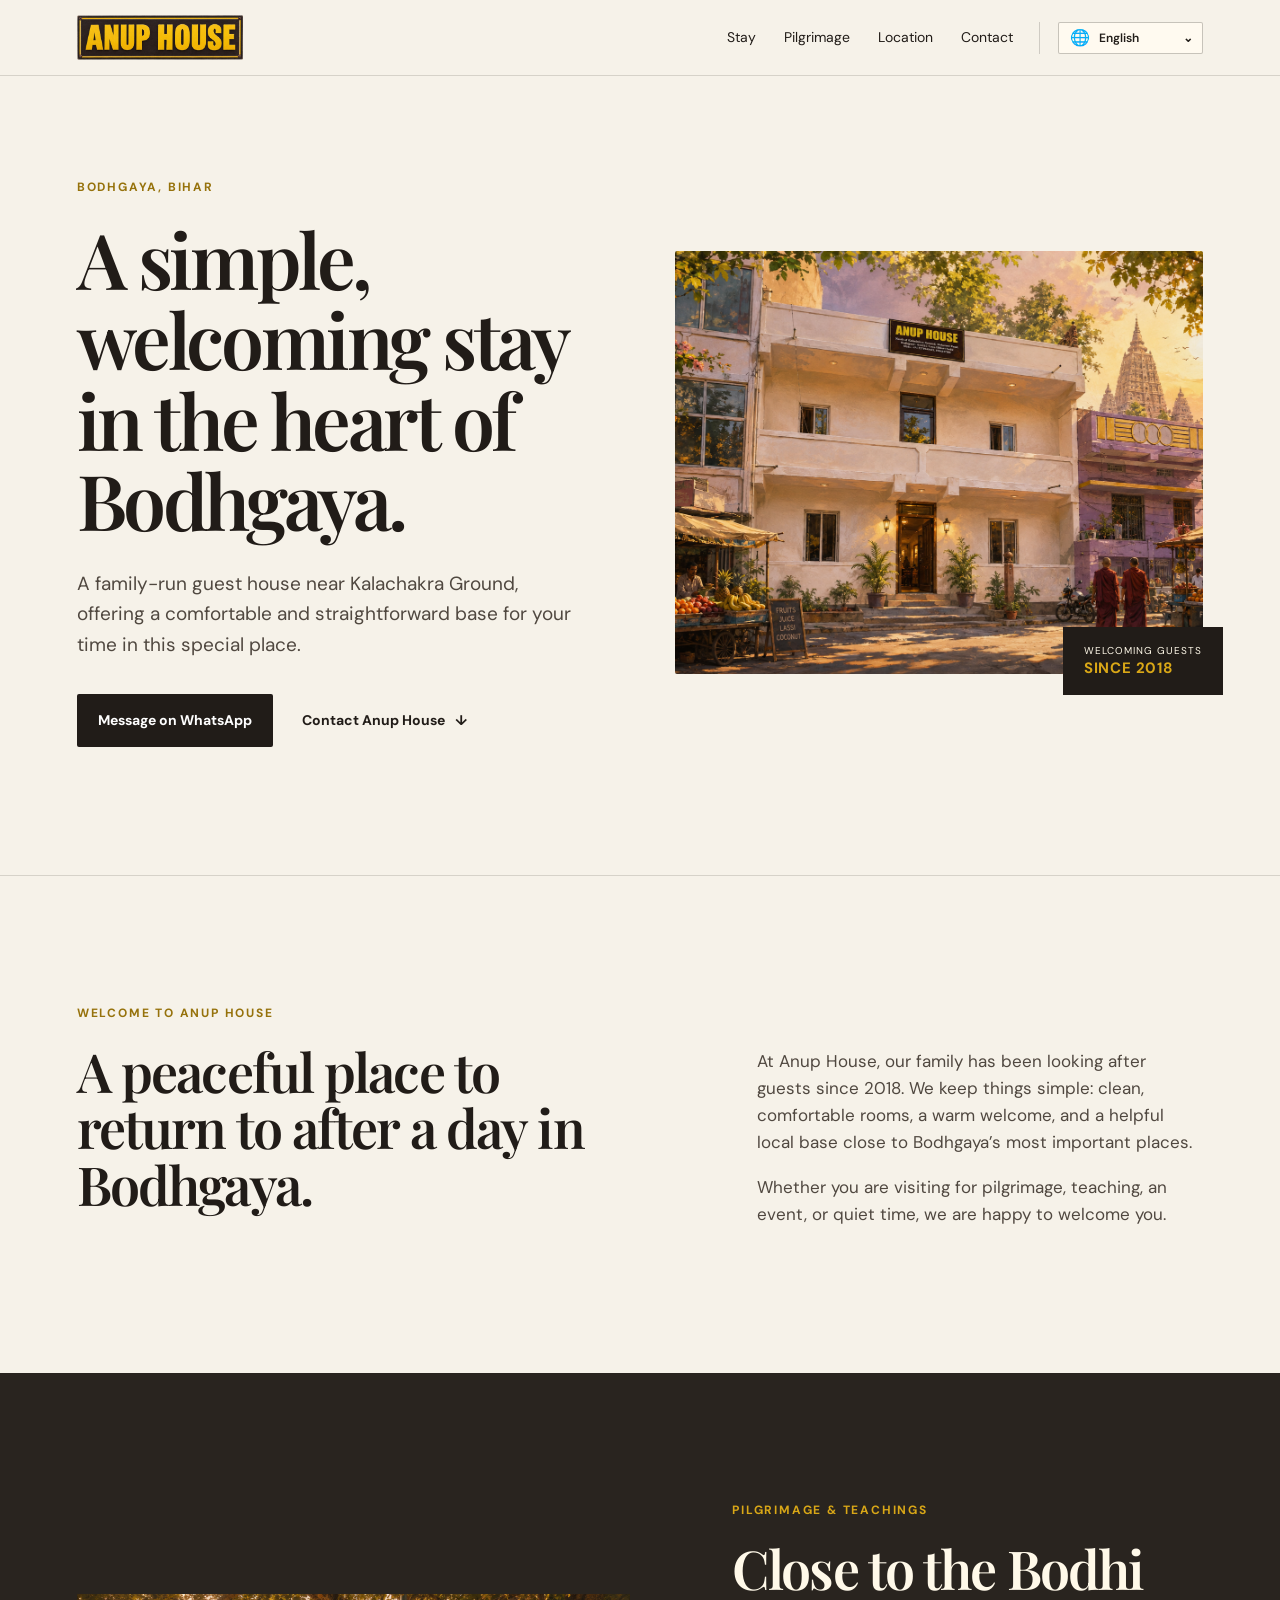
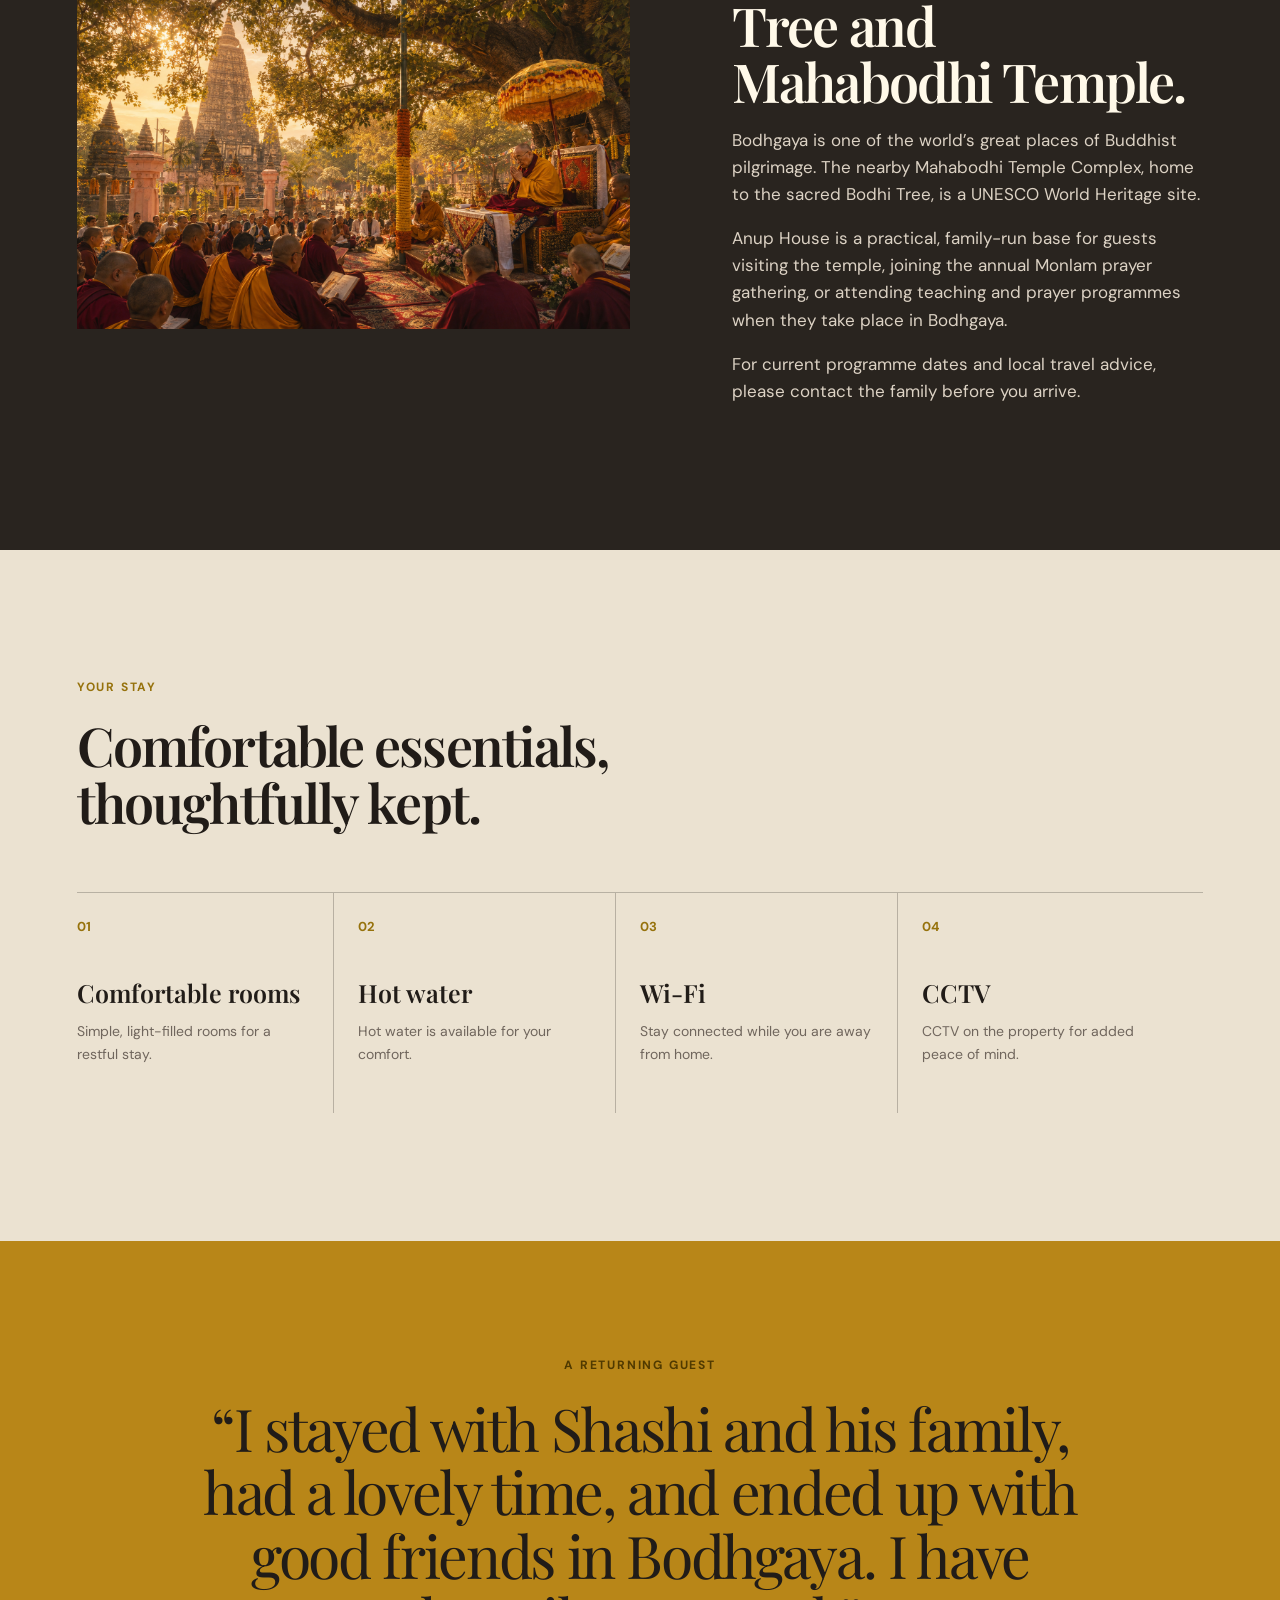
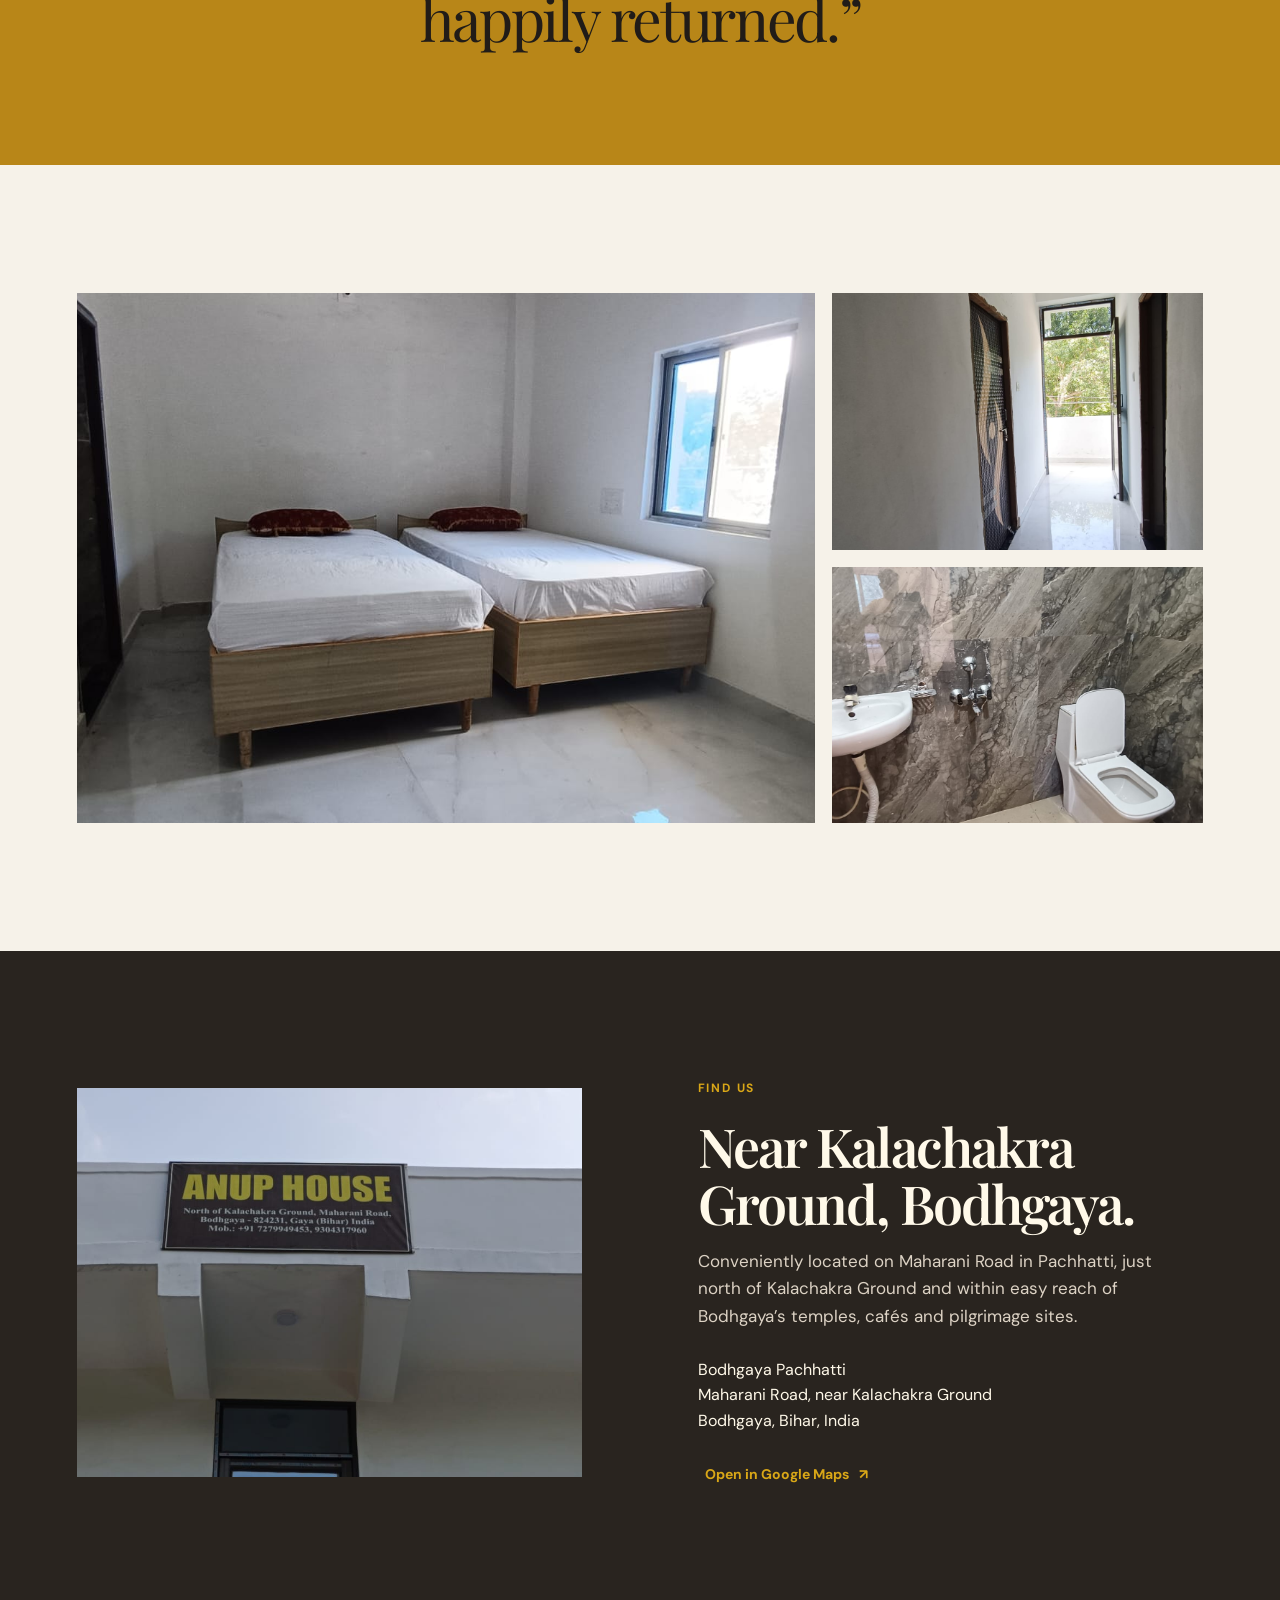
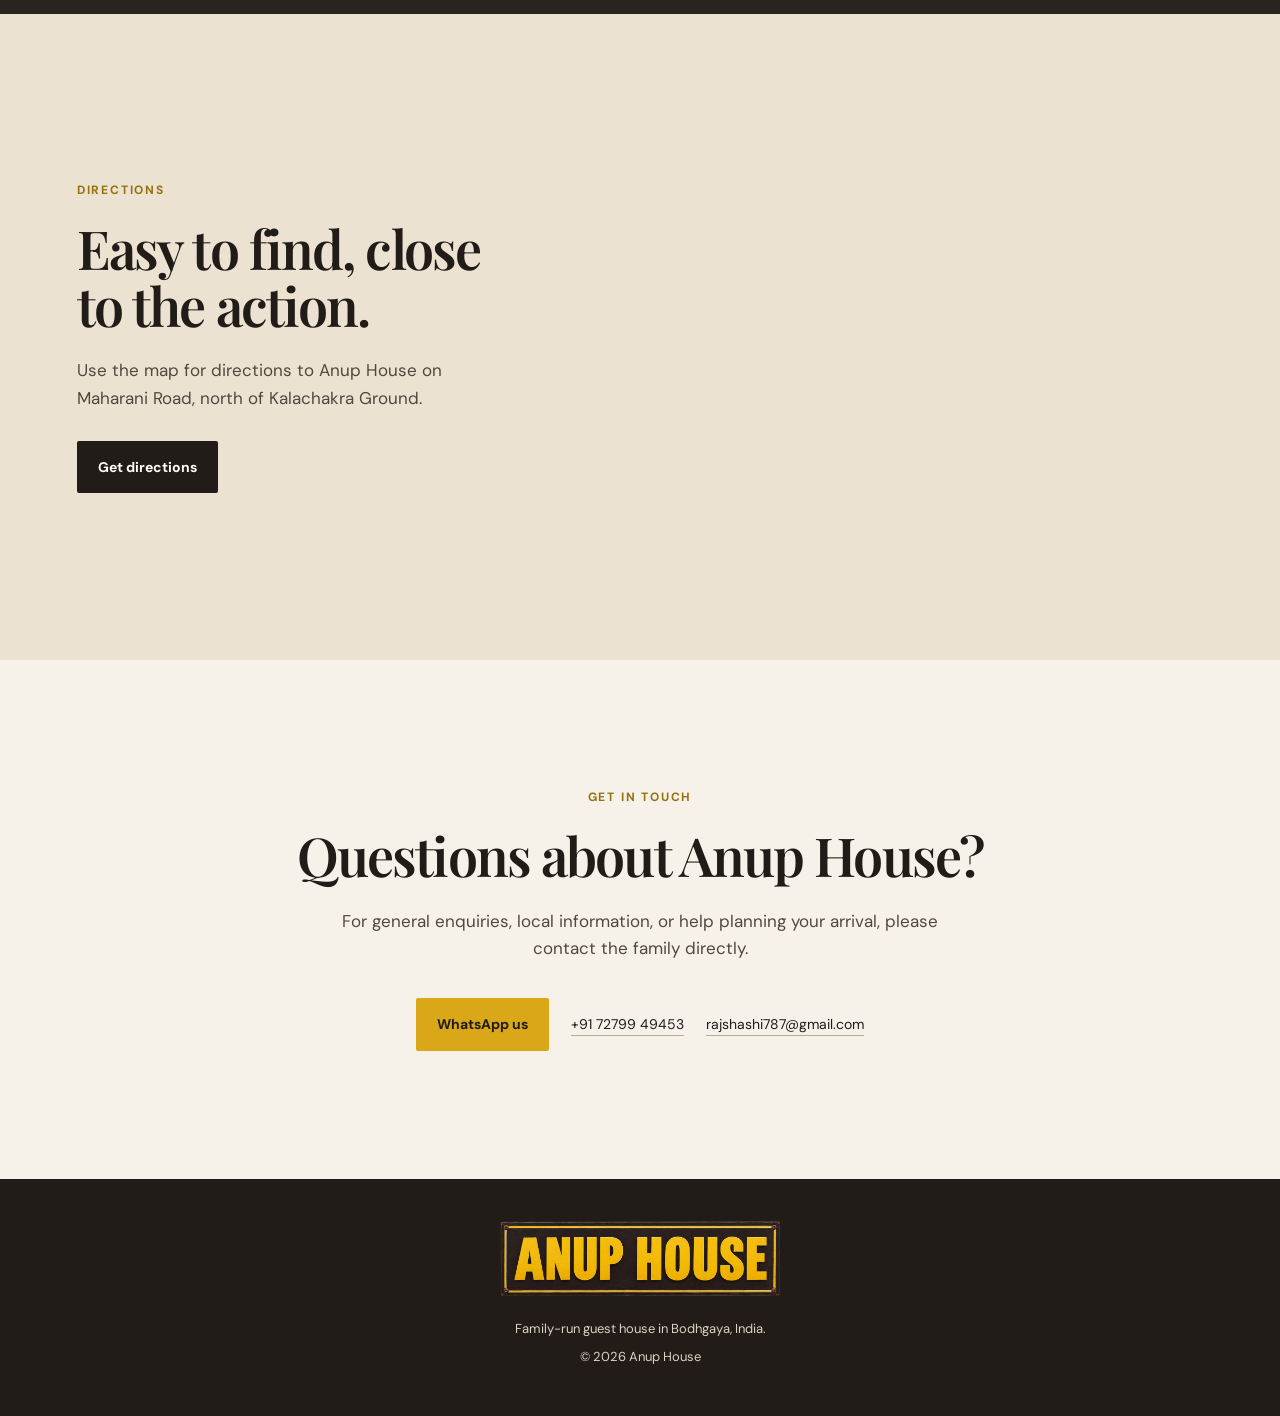
==== commit f3e74718: "Use Tibetan national flag in language menu" ====
--- a/index.html
+++ b/index.html
@@ -54,18 +54,22 @@
         <a href="#location" data-i18n="navLocation">Location</a>
         <a href="#contact" data-i18n="navContact">Contact</a>
       </nav>
-      <div class="language-switch">
-        <span class="language-icon" aria-hidden="true">🌐</span>
-        <select id="language-select" aria-label="Choose language">
-          <option value="en">English</option>
-          <option value="hi">🇮🇳 हिन्दी</option>
-          <option value="bo">☸ བོད་ཡིག</option>
-          <option value="ja">🇯🇵 日本語</option>
-          <option value="th">🇹🇭 ไทย</option>
-          <option value="vi">🇻🇳 Tiếng Việt</option>
-          <option value="ko">🇰🇷 한국어</option>
-        </select>
-      </div>
+      <details class="language-switch">
+        <summary aria-label="Choose language">
+          <span id="current-language-marker" class="language-marker" aria-hidden="true">🌐</span>
+          <span id="current-language">English</span>
+          <span class="language-chevron" aria-hidden="true">⌄</span>
+        </summary>
+        <div class="language-menu" aria-label="Languages">
+          <button type="button" data-language="en"><span class="language-marker" aria-hidden="true">🌐</span><span>English</span></button>
+          <button type="button" data-language="hi"><span class="language-marker" aria-hidden="true">🇮🇳</span><span>हिन्दी</span></button>
+          <button type="button" data-language="bo"><span class="language-marker" aria-hidden="true"><img src="assets/images/tibetan-flag.svg" alt="" /></span><span>བོད་ཡིག</span></button>
+          <button type="button" data-language="ja"><span class="language-marker" aria-hidden="true">🇯🇵</span><span>日本語</span></button>
+          <button type="button" data-language="th"><span class="language-marker" aria-hidden="true">🇹🇭</span><span>ไทย</span></button>
+          <button type="button" data-language="vi"><span class="language-marker" aria-hidden="true">🇻🇳</span><span>Tiếng Việt</span></button>
+          <button type="button" data-language="ko"><span class="language-marker" aria-hidden="true">🇰🇷</span><span>한국어</span></button>
+        </div>
+      </details>
     </header>
 
     <main id="top">
--- a/styles.css
+++ b/styles.css
@@ -5,7 +5,7 @@
 img { display:block; max-width:100%; }
 .site-header { min-height:76px; display:flex; align-items:center; justify-content:space-between; gap:26px; padding:0 6vw; border-bottom:1px solid rgba(33,28,24,.15); }
 .brand { display:block; width:166px; text-decoration:none; }.brand img { width:100%; height:auto; }
-nav { display:flex; gap:28px; margin-left:auto; } nav a { color:var(--ink); font-size:14px; text-decoration:none; } nav a:hover,.text-link:hover { color:#956d00; }.language-switch { display:flex; align-items:center; gap:7px; padding-left:18px; border-left:1px solid rgba(33,28,24,.18); }.language-icon { font-size:16px; line-height:1; }.language-switch select { max-width:148px; padding:7px 28px 7px 9px; color:var(--ink); border:1px solid rgba(33,28,24,.25); border-radius:2px; background:#fffaf0; font:600 12px var(--sans); cursor:pointer; }.language-switch select:focus-visible { outline:2px solid #956d00; outline-offset:2px; }
+nav { display:flex; gap:28px; margin-left:auto; } nav a { color:var(--ink); font-size:14px; text-decoration:none; } nav a:hover,.text-link:hover { color:#956d00; }.language-switch { position:relative; padding-left:18px; border-left:1px solid rgba(33,28,24,.18); }.language-switch summary { display:flex; align-items:center; gap:8px; min-width:145px; padding:7px 9px; color:var(--ink); border:1px solid rgba(33,28,24,.25); border-radius:2px; background:#fffaf0; font:600 12px var(--sans); list-style:none; cursor:pointer; }.language-switch summary::-webkit-details-marker { display:none; }.language-switch summary:focus-visible { outline:2px solid #956d00; outline-offset:2px; }.language-marker { display:inline-flex; width:23px; min-width:23px; height:16px; align-items:center; justify-content:center; font-size:16px; line-height:1; }.language-marker img { width:23px; height:15px; border:1px solid rgba(33,28,24,.22); object-fit:cover; }.language-chevron { margin-left:auto; transition:transform .18s ease; }.language-switch[open] .language-chevron { transform:rotate(180deg); }.language-menu { position:absolute; z-index:20; top:calc(100% + 7px); right:0; width:205px; padding:5px; border:1px solid rgba(33,28,24,.18); border-radius:3px; background:#fffaf0; box-shadow:0 12px 32px rgba(33,28,24,.16); }.language-menu button { display:flex; width:100%; align-items:center; gap:10px; padding:9px 10px; color:var(--ink); border:0; border-radius:2px; background:transparent; font:600 13px var(--sans); text-align:left; cursor:pointer; }.language-menu button:hover,.language-menu button:focus-visible,.language-menu button[aria-current="true"] { background:#eadcae; outline:none; }
 .section,.hero { padding:clamp(72px,10vw,150px) 6vw; }
 .hero { display:grid; grid-template-columns:minmax(0,1fr) minmax(360px,1.04fr); gap:clamp(40px,7vw,110px); align-items:center; padding-top:clamp(54px,8vw,112px); }
 .eyebrow { margin:0 0 20px; text-transform:uppercase; letter-spacing:.15em; font-size:12px; font-weight:700; color:#96720c; }
@@ -24,4 +24,4 @@
 .map-section { display:grid; grid-template-columns:.78fr 1.22fr; align-items:center; gap:clamp(38px,7vw,100px); }.map-copy p:not(.eyebrow) { max-width:430px; margin:24px 0 29px; color:#504840; font-size:17px; }.map-frame { width:100%; min-height:390px; border:0; filter:saturate(.8) contrast(.95); }
 .contact { text-align:center; max-width:920px; margin:auto; }.contact > p:not(.eyebrow) { max-width:600px; margin:24px auto 36px; color:#504840; font-size:17px; }.contact-actions { justify-content:center; }.contact-detail { color:var(--ink); font-size:14px; text-decoration:none; border-bottom:1px solid #b8aa99; }
 footer { padding:42px 6vw; background:var(--ink); color:#dcd2c4; text-align:center; font-size:13px; } footer img { width:min(280px,75vw); margin:0 auto 22px; } footer p { margin:7px 0; }
-@media (max-width:760px) { .site-header { min-height:0; flex-wrap:wrap; gap:10px; padding:11px 22px; }.brand { width:136px; } nav { order:3; width:100%; justify-content:space-between; gap:8px; margin:3px 0 0; padding-top:9px; border-top:1px solid rgba(33,28,24,.12); } nav a { font-size:11px; }.language-switch { margin-left:auto; padding-left:7px; }.language-icon { display:none; }.language-switch select { max-width:138px; font-size:11px; }.section,.hero { padding:72px 22px; }.hero,.welcome-grid,.pilgrimage,.location,.map-section { grid-template-columns:1fr; }.hero { gap:43px; padding-top:55px; }.hero-image { aspect-ratio:1.18; }.since { right:0; bottom:-14px; }.welcome-grid { gap:28px; }.pilgrimage { gap:35px; }.feature-grid { grid-template-columns:1fr 1fr; margin-top:40px; }.feature-grid article { min-height:176px; padding:19px 14px 12px 0; margin-right:15px; }.feature-grid article:nth-child(2) { border-right:0; }.feature-grid article:nth-child(-n+2) { border-bottom:1px solid rgba(33,28,24,.25); }.feature-grid span { margin-bottom:23px; }.gallery { grid-template-columns:1fr; gap:12px; }.gallery-main { min-height:330px; }.gallery-side { grid-template-columns:1fr 1fr; grid-template-rows:190px; gap:12px; }.location { gap:42px; }.map-section { gap:35px; }.map-frame { min-height:320px; }.contact-actions { flex-direction:column; gap:14px; } }
+@media (max-width:760px) { .site-header { min-height:0; flex-wrap:wrap; gap:10px; padding:11px 22px; }.brand { width:136px; } nav { order:3; width:100%; justify-content:space-between; gap:8px; margin:3px 0 0; padding-top:9px; border-top:1px solid rgba(33,28,24,.12); } nav a { font-size:11px; }.language-switch { margin-left:auto; padding-left:7px; }.language-switch summary { min-width:138px; font-size:11px; }.language-menu { width:190px; }.section,.hero { padding:72px 22px; }.hero,.welcome-grid,.pilgrimage,.location,.map-section { grid-template-columns:1fr; }.hero { gap:43px; padding-top:55px; }.hero-image { aspect-ratio:1.18; }.since { right:0; bottom:-14px; }.welcome-grid { gap:28px; }.pilgrimage { gap:35px; }.feature-grid { grid-template-columns:1fr 1fr; margin-top:40px; }.feature-grid article { min-height:176px; padding:19px 14px 12px 0; margin-right:15px; }.feature-grid article:nth-child(2) { border-right:0; }.feature-grid article:nth-child(-n+2) { border-bottom:1px solid rgba(33,28,24,.25); }.feature-grid span { margin-bottom:23px; }.gallery { grid-template-columns:1fr; gap:12px; }.gallery-main { min-height:330px; }.gallery-side { grid-template-columns:1fr 1fr; grid-template-rows:190px; gap:12px; }.location { gap:42px; }.map-section { gap:35px; }.map-frame { min-height:320px; }.contact-actions { flex-direction:column; gap:14px; } }
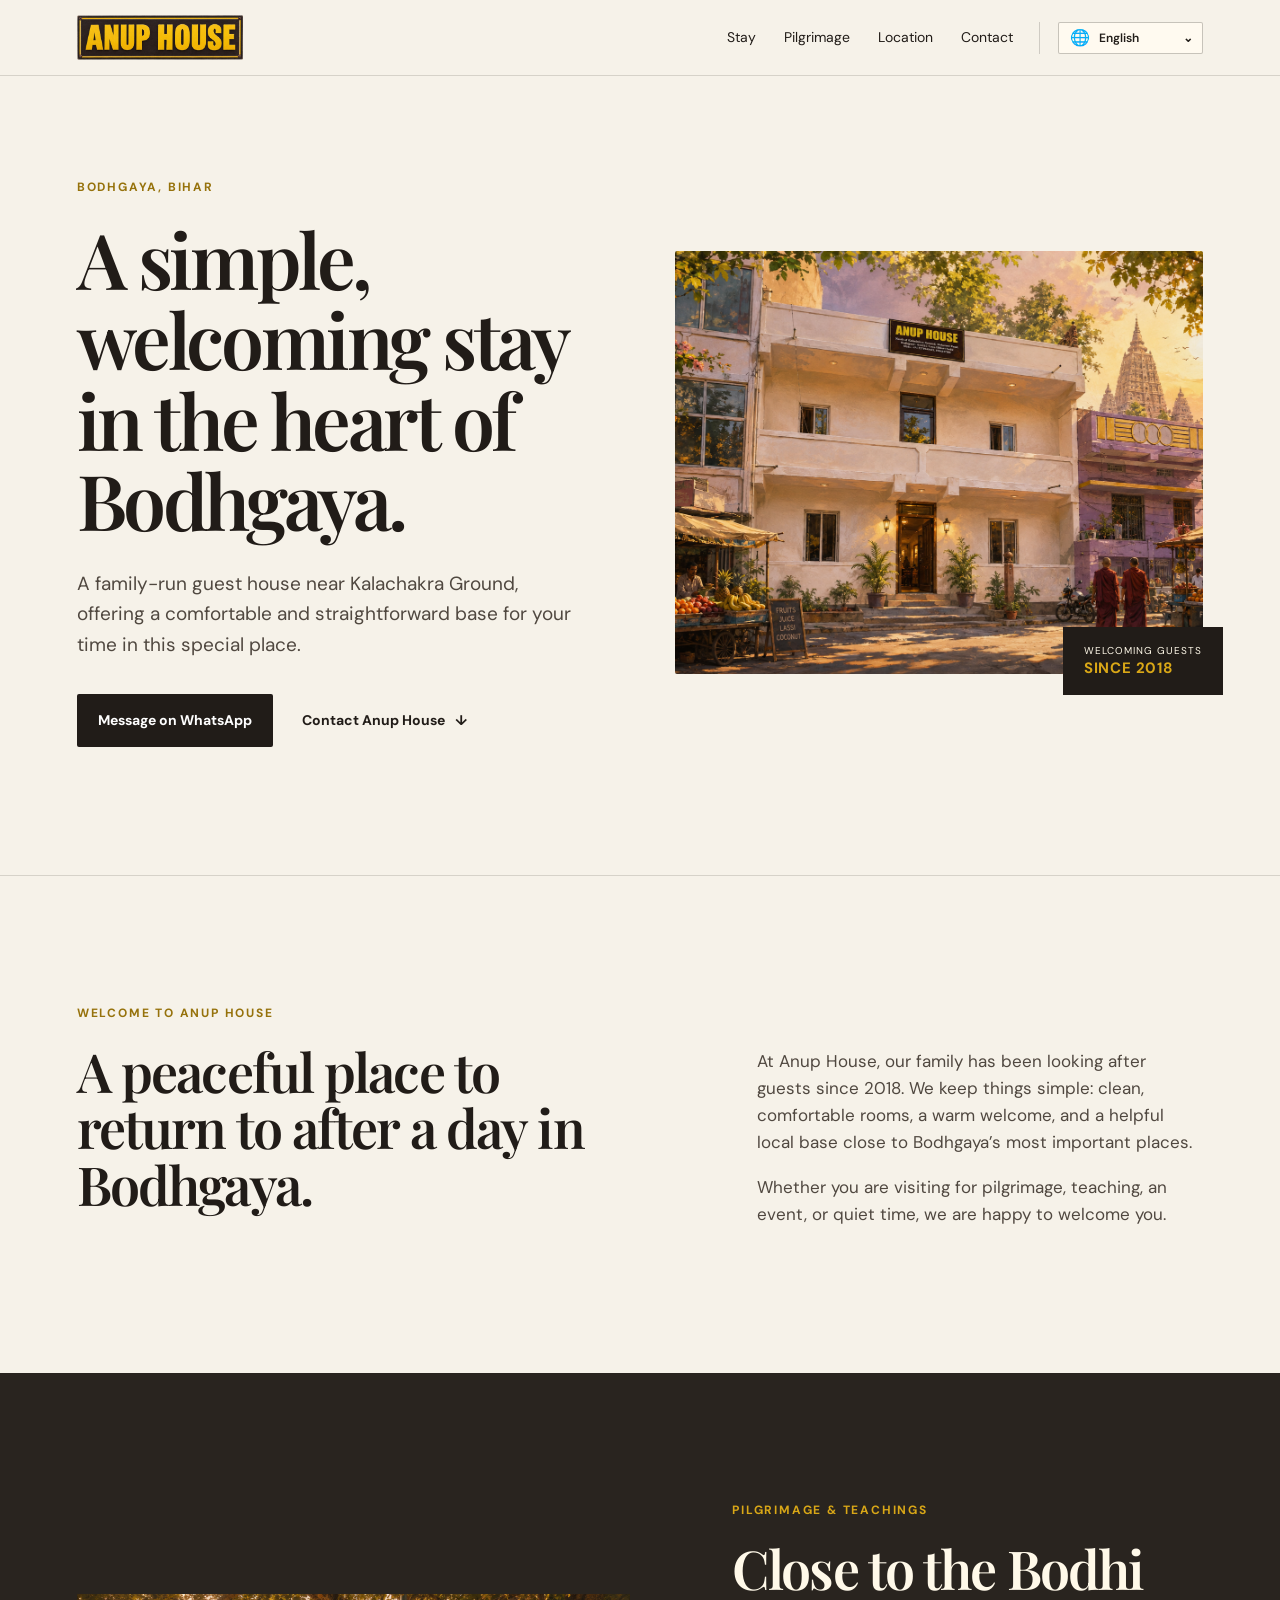
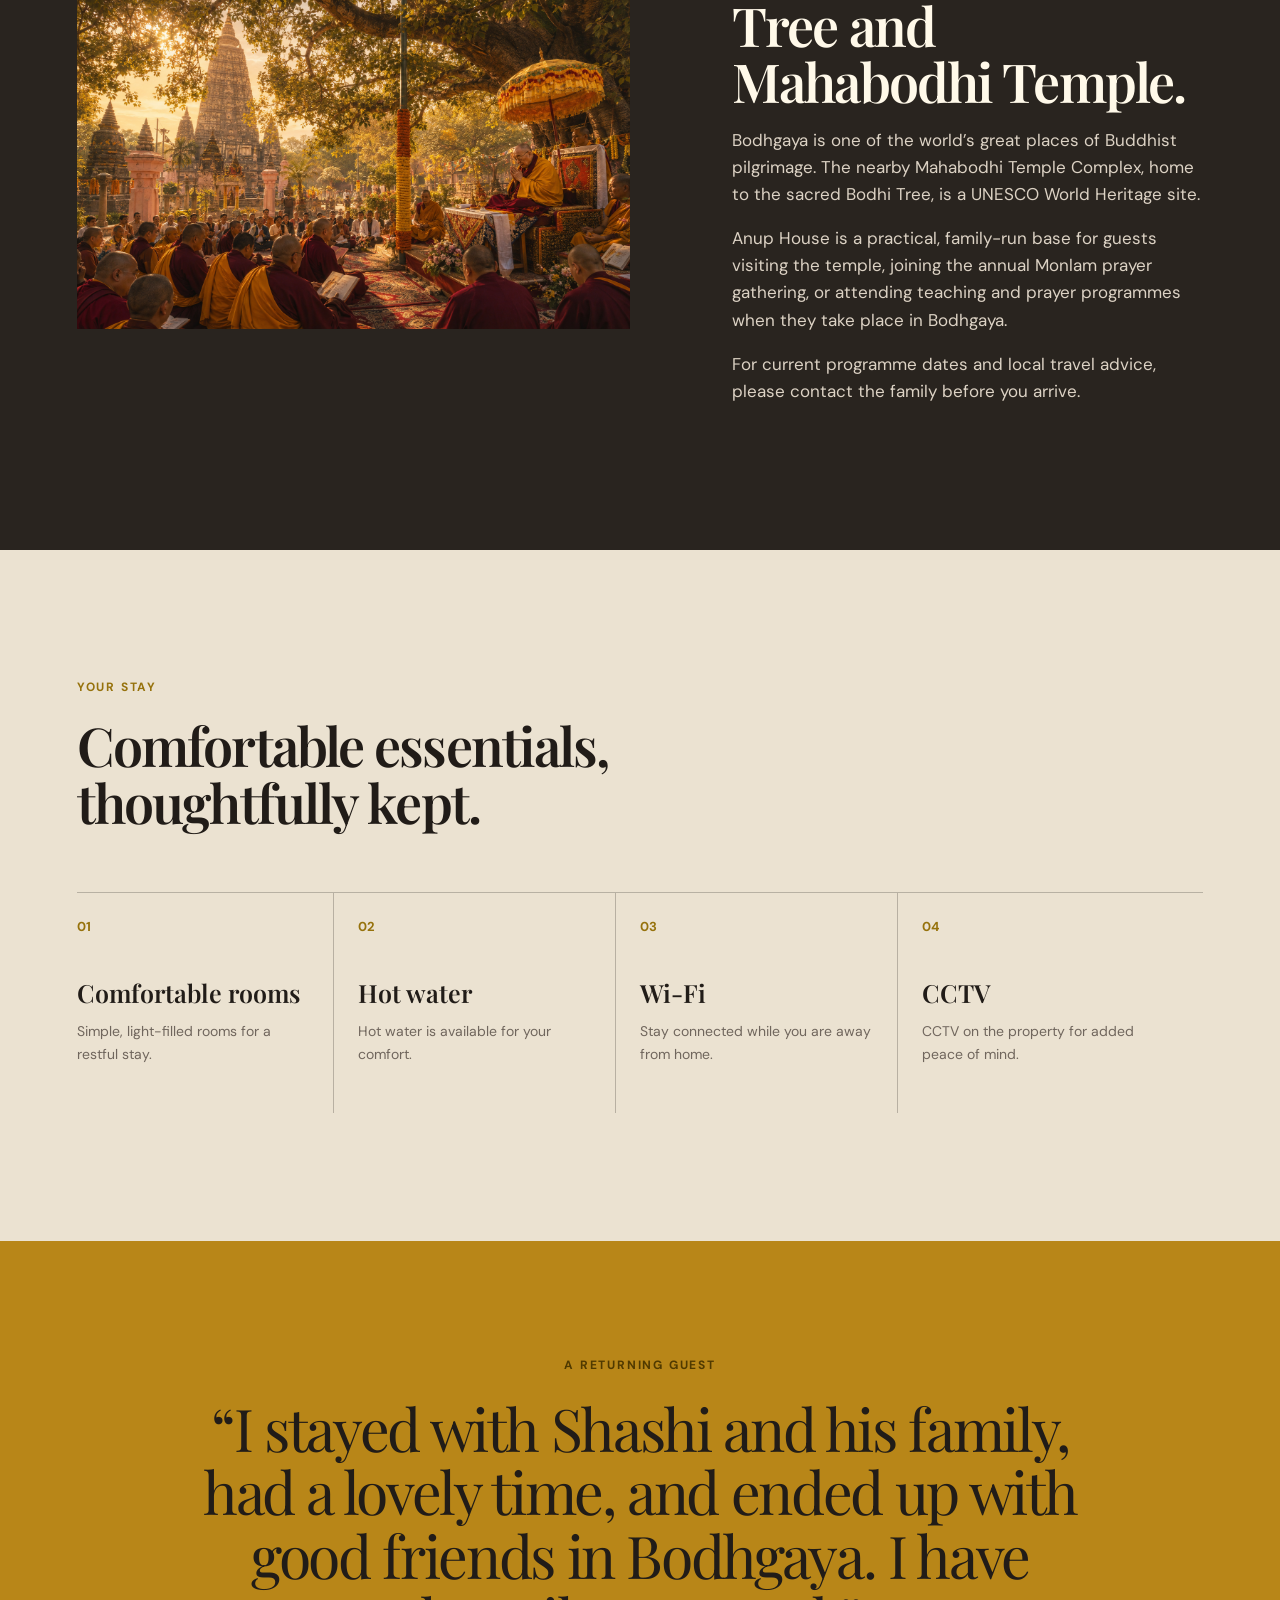
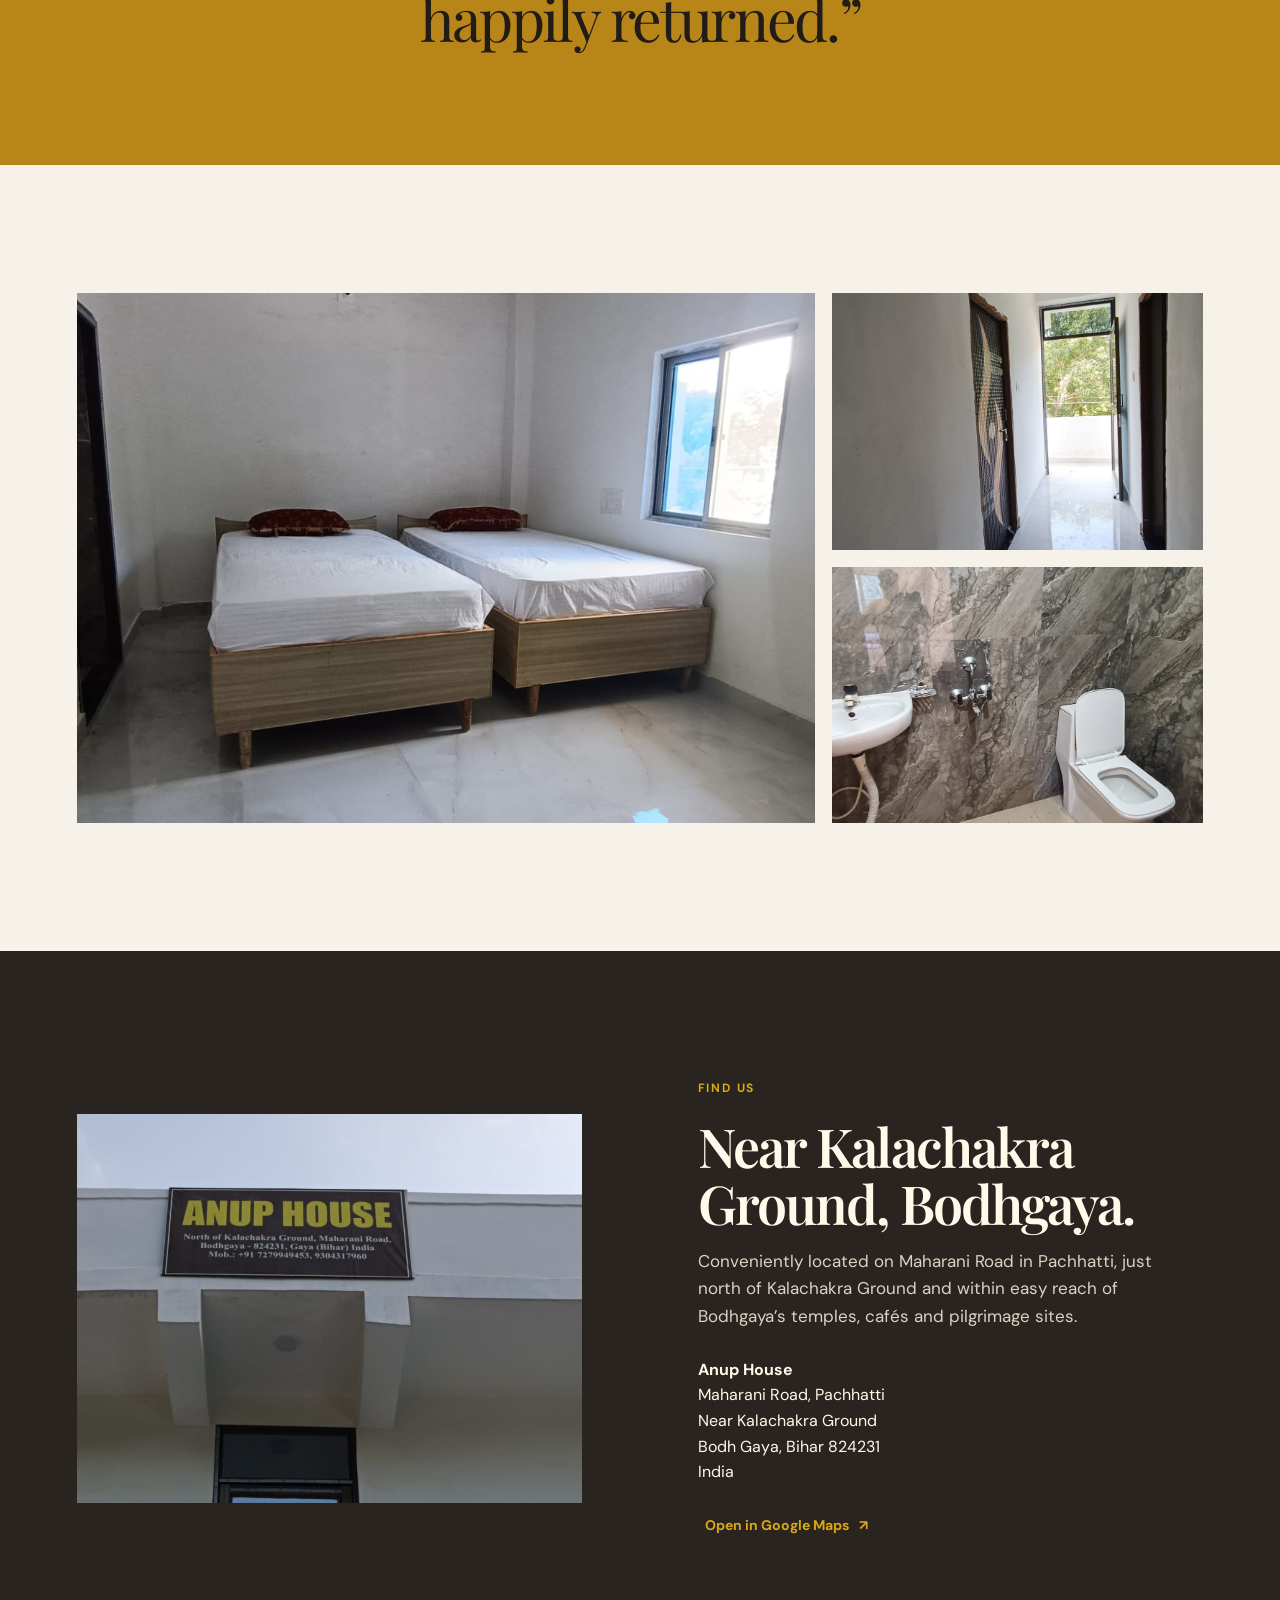
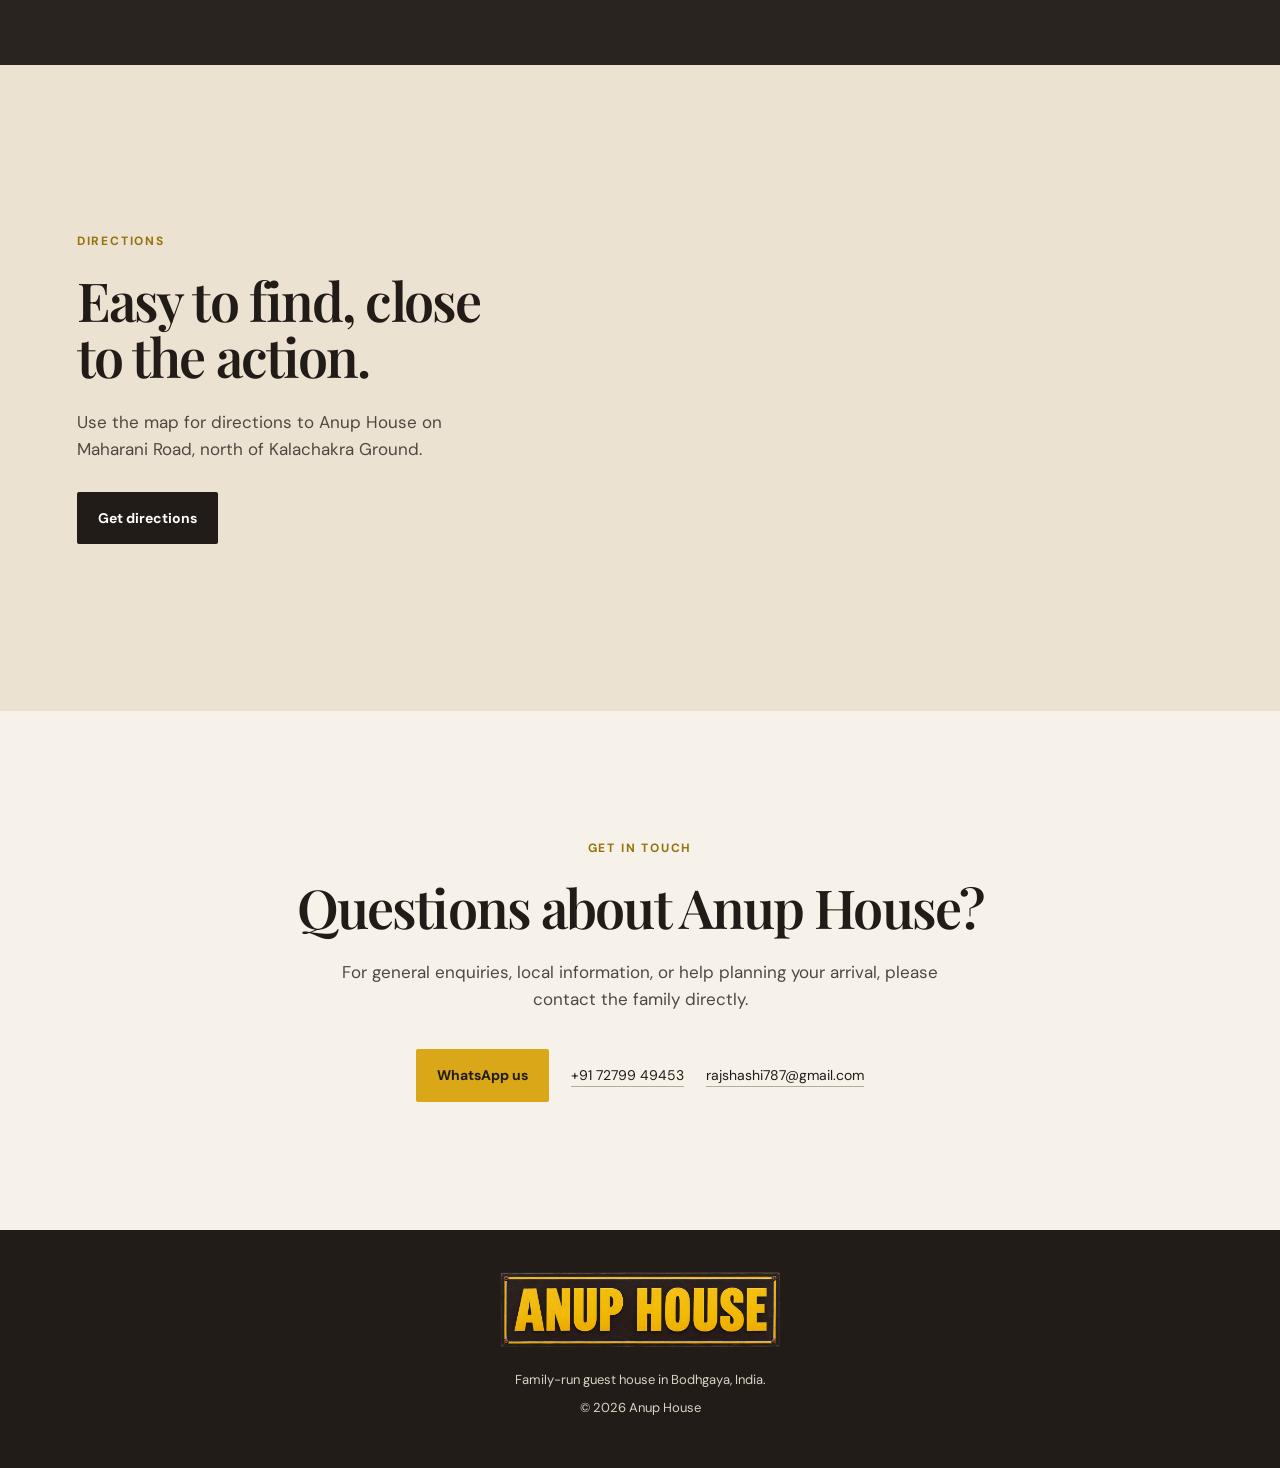
==== commit 4bc0d931: "Use verified Anup House address and map listing" ====
--- a/index.html
+++ b/index.html
@@ -1,29 +1,45 @@
 <!doctype html>
-<html lang="en">
+<html lang="en" data-language="en">
   <head>
     <meta charset="UTF-8" />
     <meta name="viewport" content="width=device-width, initial-scale=1.0" />
-    <meta name="description" content="Anup House is a welcoming family guest house near Kalachakra Ground in Bodhgaya, Bihar." />
-    <title>Anup House | Bodhgaya</title>
+    <meta name="description" content="A welcoming family guest house near Kalachakra Ground in Bodhgaya, Bihar." />
+    <title>Anup House | Family guest house in Bodhgaya</title>
     <link rel="canonical" href="https://anup-house.pages.dev/" />
-    <link rel="icon" href="assets/images/anup-house-sign.png" type="image/png" />
+    <!-- hreflang:start -->
+    <link rel="alternate" hreflang="en" href="https://anup-house.pages.dev/" />
+    <link rel="alternate" hreflang="hi" href="https://anup-house.pages.dev/hi/" />
+    <link rel="alternate" hreflang="bo" href="https://anup-house.pages.dev/bo/" />
+    <link rel="alternate" hreflang="ja" href="https://anup-house.pages.dev/ja/" />
+    <link rel="alternate" hreflang="th" href="https://anup-house.pages.dev/th/" />
+    <link rel="alternate" hreflang="vi" href="https://anup-house.pages.dev/vi/" />
+    <link rel="alternate" hreflang="ko" href="https://anup-house.pages.dev/ko/" />
+    <link rel="alternate" hreflang="zh-Hans" href="https://anup-house.pages.dev/zh-cn/" />
+    <link rel="alternate" hreflang="zh-TW" href="https://anup-house.pages.dev/zh-tw/" />
+    <link rel="alternate" hreflang="zh-HK" href="https://anup-house.pages.dev/yue-hk/" />
+    <link rel="alternate" hreflang="my" href="https://anup-house.pages.dev/my/" />
+    <link rel="alternate" hreflang="lo" href="https://anup-house.pages.dev/lo/" />
+    <link rel="alternate" hreflang="x-default" href="https://anup-house.pages.dev/" />
+    <!-- hreflang:end -->
+    <link rel="icon" href="/assets/images/anup-house-sign.png" type="image/png" />
     <meta property="og:type" content="website" />
+    <meta property="og:locale" content="en_IN" />
     <meta property="og:url" content="https://anup-house.pages.dev/" />
     <meta property="og:title" content="Anup House | Family guest house in Bodhgaya" />
-    <meta property="og:description" content="A welcoming family guest house near Kalachakra Ground, Bodhgaya." />
+    <meta property="og:description" content="A welcoming family guest house near Kalachakra Ground in Bodhgaya, Bihar." />
     <meta property="og:image" content="https://anup-house.pages.dev/assets/images/bodhgaya-street-scene.png" />
     <meta property="og:image:alt" content="Illustrated Bodhgaya street scene at Anup House" />
     <meta name="twitter:card" content="summary_large_image" />
     <link rel="preconnect" href="https://fonts.googleapis.com" />
     <link rel="preconnect" href="https://fonts.gstatic.com" crossorigin />
     <link href="https://fonts.googleapis.com/css2?family=DM+Sans:wght@400;500;600;700&family=Playfair+Display:ital,wght@0,500;0,600;0,700;1,500&display=swap" rel="stylesheet" />
-    <link rel="stylesheet" href="styles.css" />
+    <link rel="stylesheet" href="/styles.css" />
     <script type="application/ld+json">
       {
         "@context": "https://schema.org",
         "@type": "LodgingBusiness",
         "name": "Anup House",
-        "description": "Family-run guest house near Kalachakra Ground in Bodhgaya, Bihar.",
+        "description": "A welcoming family guest house near Kalachakra Ground in Bodhgaya, Bihar.",
         "url": "https://anup-house.pages.dev/",
         "image": "https://anup-house.pages.dev/assets/images/bodhgaya-street-scene.png",
         "logo": "https://anup-house.pages.dev/assets/images/anup-house-sign.png",
@@ -32,8 +48,9 @@
         "address": {
           "@type": "PostalAddress",
           "streetAddress": "Maharani Road, Pachhatti, near Kalachakra Ground",
-          "addressLocality": "Bodhgaya",
+          "addressLocality": "Bodh Gaya",
           "addressRegion": "Bihar",
+          "postalCode": "824231",
           "addressCountry": "IN"
         },
         "geo": {
@@ -41,13 +58,13 @@
           "latitude": 24.7014747,
           "longitude": 84.9900972
         },
-        "hasMap": "https://www.google.com/maps?q=24.7014747,84.9900972"
+        "hasMap": "https://www.google.com/maps/place/ANUP+HOUSE/@24.7014747,84.9900972,17z/data=!4m9!3m8!1s0x39f32d466bd4a569:0xb8e0e1038535fe63!5m2!4m1!1i2!8m2!3d24.7014747!4d84.9900972!16s%2Fg%2F11xw13vmdd"
       }
     </script>
   </head>
   <body>
     <header class="site-header">
-      <a class="brand" href="#top" aria-label="Anup House home"><img src="assets/images/anup-house-sign.png" alt="Anup House" /></a>
+      <a class="brand" href="#top" aria-label="Anup House home"><img src="/assets/images/anup-house-sign.png" alt="Anup House" /></a>
       <nav aria-label="Main navigation">
         <a href="#stay" data-i18n="navStay">Stay</a>
         <a href="#pilgrimage" data-i18n="navPilgrimage">Pilgrimage</a>
@@ -61,13 +78,18 @@
           <span class="language-chevron" aria-hidden="true">⌄</span>
         </summary>
         <div class="language-menu" aria-label="Languages">
-          <button type="button" data-language="en"><span class="language-marker" aria-hidden="true">🌐</span><span>English</span></button>
-          <button type="button" data-language="hi"><span class="language-marker" aria-hidden="true">🇮🇳</span><span>हिन्दी</span></button>
-          <button type="button" data-language="bo"><span class="language-marker" aria-hidden="true"><img src="assets/images/tibetan-flag.svg" alt="" /></span><span>བོད་ཡིག</span></button>
-          <button type="button" data-language="ja"><span class="language-marker" aria-hidden="true">🇯🇵</span><span>日本語</span></button>
-          <button type="button" data-language="th"><span class="language-marker" aria-hidden="true">🇹🇭</span><span>ไทย</span></button>
-          <button type="button" data-language="vi"><span class="language-marker" aria-hidden="true">🇻🇳</span><span>Tiếng Việt</span></button>
-          <button type="button" data-language="ko"><span class="language-marker" aria-hidden="true">🇰🇷</span><span>한국어</span></button>
+          <a href="/" data-language="en"><span class="language-marker" aria-hidden="true">🌐</span><span>English</span></a>
+          <a href="/hi/" data-language="hi"><span class="language-marker" aria-hidden="true">🇮🇳</span><span>हिन्दी</span></a>
+          <a href="/bo/" data-language="bo"><span class="language-marker" aria-hidden="true"><img src="/assets/images/tibetan-flag.svg" alt="" /></span><span>བོད་ཡིག</span></a>
+          <a href="/ja/" data-language="ja"><span class="language-marker" aria-hidden="true">🇯🇵</span><span>日本語</span></a>
+          <a href="/th/" data-language="th"><span class="language-marker" aria-hidden="true">🇹🇭</span><span>ไทย</span></a>
+          <a href="/vi/" data-language="vi"><span class="language-marker" aria-hidden="true">🇻🇳</span><span>Tiếng Việt</span></a>
+          <a href="/ko/" data-language="ko"><span class="language-marker" aria-hidden="true">🇰🇷</span><span>한국어</span></a>
+          <a href="/zh-cn/" data-language="zh-CN"><span class="language-marker" aria-hidden="true"><img src="/assets/images/prc-flag.svg" alt="" /></span><span>简体中文</span></a>
+          <a href="/zh-tw/" data-language="zh-TW"><span class="language-marker" aria-hidden="true"><img src="/assets/images/taiwan-flag.svg" alt="" /></span><span>繁體中文（台灣）</span></a>
+          <a href="/yue-hk/" data-language="yue-HK"><span class="language-marker" aria-hidden="true"><img src="/assets/images/hong-kong-flag.svg" alt="" /></span><span>廣東話（香港）</span></a>
+          <a href="/my/" data-language="my"><span class="language-marker" aria-hidden="true">🇲🇲</span><span>မြန်မာ</span></a>
+          <a href="/lo/" data-language="lo"><span class="language-marker" aria-hidden="true">🇱🇦</span><span>ລາວ</span></a>
         </div>
       </details>
     </header>
@@ -84,7 +106,7 @@
           </div>
         </div>
         <div class="hero-image-wrap">
-          <img class="hero-image" src="assets/images/bodhgaya-street-scene.png" alt="Illustrated street scene of Anup House in Bodhgaya" />
+          <img class="hero-image" src="/assets/images/bodhgaya-street-scene.png" alt="Illustrated street scene of Anup House in Bodhgaya" />
           <div class="since"><span data-i18n="welcoming">Welcoming guests</span><br /><strong data-i18n="since">since 2018</strong></div>
         </div>
       </section>
@@ -102,7 +124,7 @@
 
       <section id="pilgrimage" class="pilgrimage section">
         <div class="pilgrimage-image">
-          <img src="assets/images/hhdl-bodhi-tree.png" alt="Illustration inspired by Buddhist teachings at the Bodhi Tree in Bodhgaya" />
+          <img src="/assets/images/hhdl-bodhi-tree.png" alt="Illustration inspired by Buddhist teachings at the Bodhi Tree in Bodhgaya" />
         </div>
         <div class="pilgrimage-copy">
           <p class="eyebrow" data-i18n="pilgrimageEyebrow">Pilgrimage &amp; teachings</p>
@@ -132,18 +154,18 @@
       </section>
 
       <section class="gallery section" aria-label="Anup House gallery">
-        <div class="gallery-main"><img src="assets/images/guesthouse-exterior.jpg" alt="A bright twin bedroom at Anup House" /></div>
-        <div class="gallery-side"><img src="assets/images/guesthouse-room-2.jpg" alt="A bright hallway leading out to a balcony at Anup House" /><img src="assets/images/guesthouse-room-1.jpg" alt="Bathroom at Anup House" /></div>
+        <div class="gallery-main"><img src="/assets/images/guesthouse-exterior.jpg" alt="A bright twin bedroom at Anup House" /></div>
+        <div class="gallery-side"><img src="/assets/images/guesthouse-room-2.jpg" alt="A bright hallway leading out to a balcony at Anup House" /><img src="/assets/images/guesthouse-room-1.jpg" alt="Bathroom at Anup House" /></div>
       </section>
 
       <section id="location" class="location section">
-        <div class="location-image"><img src="assets/images/guesthouse-detail.jpg" alt="Anup House sign on Maharani Road" /></div>
+        <div class="location-image"><img src="/assets/images/guesthouse-detail.jpg" alt="Anup House sign on Maharani Road" /></div>
         <div class="location-copy">
           <p class="eyebrow" data-i18n="locationEyebrow">Find us</p>
           <h2 data-i18n="locationTitle">Near Kalachakra Ground, Bodhgaya.</h2>
           <p data-i18n="locationText">Conveniently located on Maharani Road in Pachhatti, just north of Kalachakra Ground and within easy reach of Bodhgaya’s temples, cafés and pilgrimage sites.</p>
-          <address>Bodhgaya Pachhatti<br />Maharani Road, near Kalachakra Ground<br />Bodhgaya, Bihar, India</address>
-          <a class="text-link" href="https://www.google.com/maps/search/?api=1&query=Anup+House%2C+Maharani+Road%2C+Bodhgaya" target="_blank" rel="noopener"><span data-i18n="googleMaps">Open in Google Maps</span> <span aria-hidden="true">↗</span></a>
+          <address><strong>Anup House</strong><br />Maharani Road, Pachhatti<br />Near Kalachakra Ground<br />Bodh Gaya, Bihar 824231<br />India</address>
+          <a class="text-link" href="https://www.google.com/maps/place/ANUP+HOUSE/@24.7014747,84.9900972,17z/data=!4m9!3m8!1s0x39f32d466bd4a569:0xb8e0e1038535fe63!5m2!4m1!1i2!8m2!3d24.7014747!4d84.9900972!16s%2Fg%2F11xw13vmdd" target="_blank" rel="noopener"><span data-i18n="googleMaps">Open in Google Maps</span> <span aria-hidden="true">↗</span></a>
         </div>
       </section>
 
@@ -152,9 +174,9 @@
           <p class="eyebrow" data-i18n="directionsEyebrow">Directions</p>
           <h2 data-i18n="directionsTitle">Easy to find, close to the action.</h2>
           <p data-i18n="directionsText">Use the map for directions to Anup House on Maharani Road, north of Kalachakra Ground.</p>
-          <a class="button button-dark" href="https://www.google.com/maps?q=24.7014747,84.9900972" target="_blank" rel="noopener" data-i18n="directionsButton">Get directions</a>
-        </div>
-        <iframe class="map-frame" title="Map showing Anup House in Bodhgaya" src="https://www.google.com/maps?q=24.7014747,84.9900972&amp;z=16&amp;output=embed" loading="lazy" referrerpolicy="no-referrer-when-downgrade"></iframe>
+          <a class="button button-dark" href="https://www.google.com/maps/place/ANUP+HOUSE/@24.7014747,84.9900972,17z/data=!4m9!3m8!1s0x39f32d466bd4a569:0xb8e0e1038535fe63!5m2!4m1!1i2!8m2!3d24.7014747!4d84.9900972!16s%2Fg%2F11xw13vmdd" target="_blank" rel="noopener" data-i18n="directionsButton">Get directions</a>
+        </div>
+        <iframe class="map-frame" title="Map showing Anup House in Bodhgaya" src="https://www.google.com/maps?q=ANUP+HOUSE,+Maharani+Road,+Pachhatti,+Bodh+Gaya,+Bihar+824231,+India&amp;z=17&amp;output=embed" loading="lazy" referrerpolicy="no-referrer-when-downgrade"></iframe>
       </section>
 
       <section id="contact" class="contact section">
@@ -170,10 +192,10 @@
     </main>
 
     <footer>
-      <img src="assets/images/anup-house-sign.png" alt="Anup House" />
+      <img src="/assets/images/anup-house-sign.png" alt="Anup House" />
       <p data-i18n="footer">Family-run guest house in Bodhgaya, India.</p>
       <p>© <span id="year"></span> Anup House</p>
     </footer>
-    <script src="translations.js"></script>
+    <script src="/translations.js"></script>
   </body>
 </html>
--- a/styles.css
+++ b/styles.css
@@ -5,7 +5,7 @@
 img { display:block; max-width:100%; }
 .site-header { min-height:76px; display:flex; align-items:center; justify-content:space-between; gap:26px; padding:0 6vw; border-bottom:1px solid rgba(33,28,24,.15); }
 .brand { display:block; width:166px; text-decoration:none; }.brand img { width:100%; height:auto; }
-nav { display:flex; gap:28px; margin-left:auto; } nav a { color:var(--ink); font-size:14px; text-decoration:none; } nav a:hover,.text-link:hover { color:#956d00; }.language-switch { position:relative; padding-left:18px; border-left:1px solid rgba(33,28,24,.18); }.language-switch summary { display:flex; align-items:center; gap:8px; min-width:145px; padding:7px 9px; color:var(--ink); border:1px solid rgba(33,28,24,.25); border-radius:2px; background:#fffaf0; font:600 12px var(--sans); list-style:none; cursor:pointer; }.language-switch summary::-webkit-details-marker { display:none; }.language-switch summary:focus-visible { outline:2px solid #956d00; outline-offset:2px; }.language-marker { display:inline-flex; width:23px; min-width:23px; height:16px; align-items:center; justify-content:center; font-size:16px; line-height:1; }.language-marker img { width:23px; height:15px; border:1px solid rgba(33,28,24,.22); object-fit:cover; }.language-chevron { margin-left:auto; transition:transform .18s ease; }.language-switch[open] .language-chevron { transform:rotate(180deg); }.language-menu { position:absolute; z-index:20; top:calc(100% + 7px); right:0; width:205px; padding:5px; border:1px solid rgba(33,28,24,.18); border-radius:3px; background:#fffaf0; box-shadow:0 12px 32px rgba(33,28,24,.16); }.language-menu button { display:flex; width:100%; align-items:center; gap:10px; padding:9px 10px; color:var(--ink); border:0; border-radius:2px; background:transparent; font:600 13px var(--sans); text-align:left; cursor:pointer; }.language-menu button:hover,.language-menu button:focus-visible,.language-menu button[aria-current="true"] { background:#eadcae; outline:none; }
+nav { display:flex; gap:28px; margin-left:auto; } nav a { color:var(--ink); font-size:14px; text-decoration:none; } nav a:hover,.text-link:hover { color:#956d00; }.language-switch { position:relative; padding-left:18px; border-left:1px solid rgba(33,28,24,.18); }.language-switch summary { display:flex; align-items:center; gap:8px; min-width:145px; padding:7px 9px; color:var(--ink); border:1px solid rgba(33,28,24,.25); border-radius:2px; background:#fffaf0; font:600 12px var(--sans); list-style:none; cursor:pointer; }.language-switch summary::-webkit-details-marker { display:none; }.language-switch summary:focus-visible { outline:2px solid #956d00; outline-offset:2px; }.language-marker { display:inline-flex; width:23px; min-width:23px; height:16px; align-items:center; justify-content:center; font-size:16px; line-height:1; }.language-marker img { width:23px; height:15px; border:1px solid rgba(33,28,24,.22); object-fit:cover; }.language-chevron { margin-left:auto; transition:transform .18s ease; }.language-switch[open] .language-chevron { transform:rotate(180deg); }.language-menu { position:absolute; z-index:20; top:calc(100% + 7px); right:0; width:205px; max-height:min(70vh,430px); overflow-y:auto; padding:5px; border:1px solid rgba(33,28,24,.18); border-radius:3px; background:#fffaf0; box-shadow:0 12px 32px rgba(33,28,24,.16); }.language-menu a { display:flex; width:100%; align-items:center; gap:10px; padding:9px 10px; color:var(--ink); border-radius:2px; background:transparent; font:600 13px var(--sans); text-align:left; text-decoration:none; }.language-menu a:hover,.language-menu a:focus-visible,.language-menu a[aria-current="page"] { background:#eadcae; outline:none; }
 .section,.hero { padding:clamp(72px,10vw,150px) 6vw; }
 .hero { display:grid; grid-template-columns:minmax(0,1fr) minmax(360px,1.04fr); gap:clamp(40px,7vw,110px); align-items:center; padding-top:clamp(54px,8vw,112px); }
 .eyebrow { margin:0 0 20px; text-transform:uppercase; letter-spacing:.15em; font-size:12px; font-weight:700; color:#96720c; }
